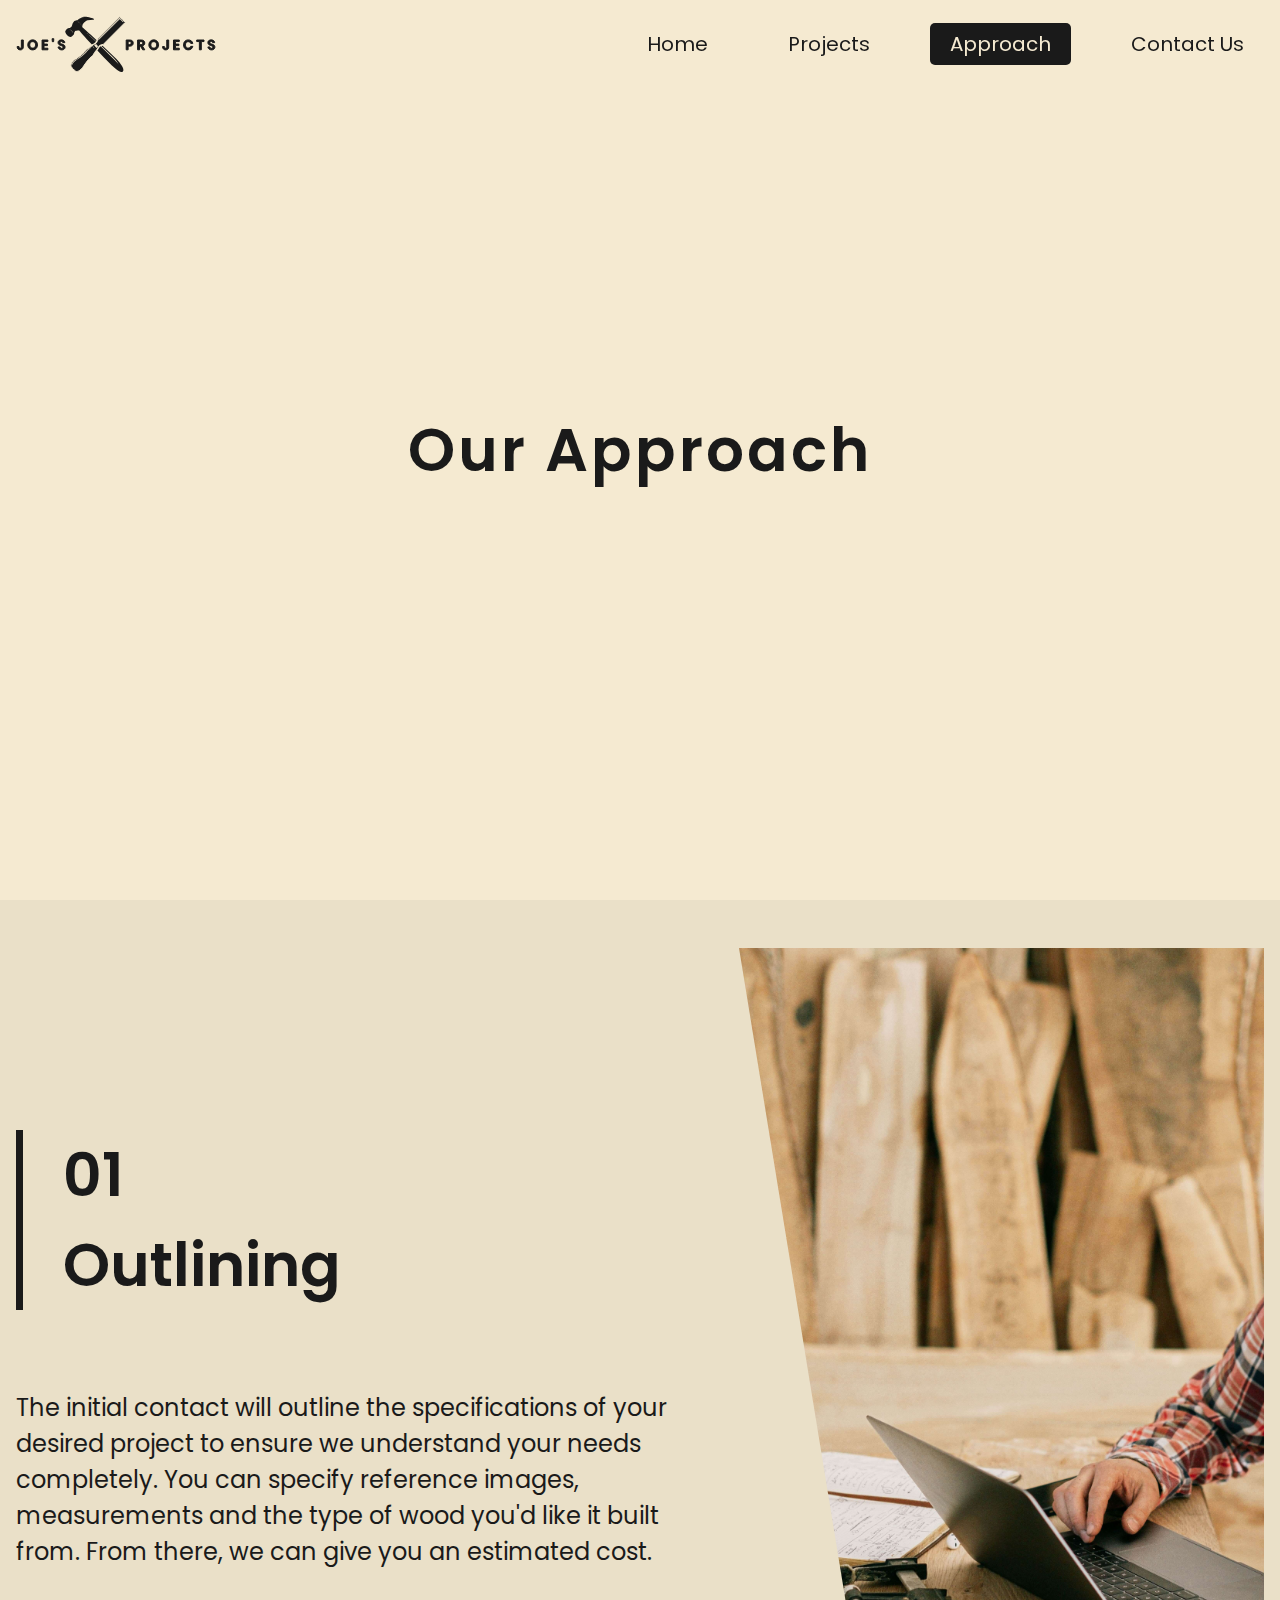
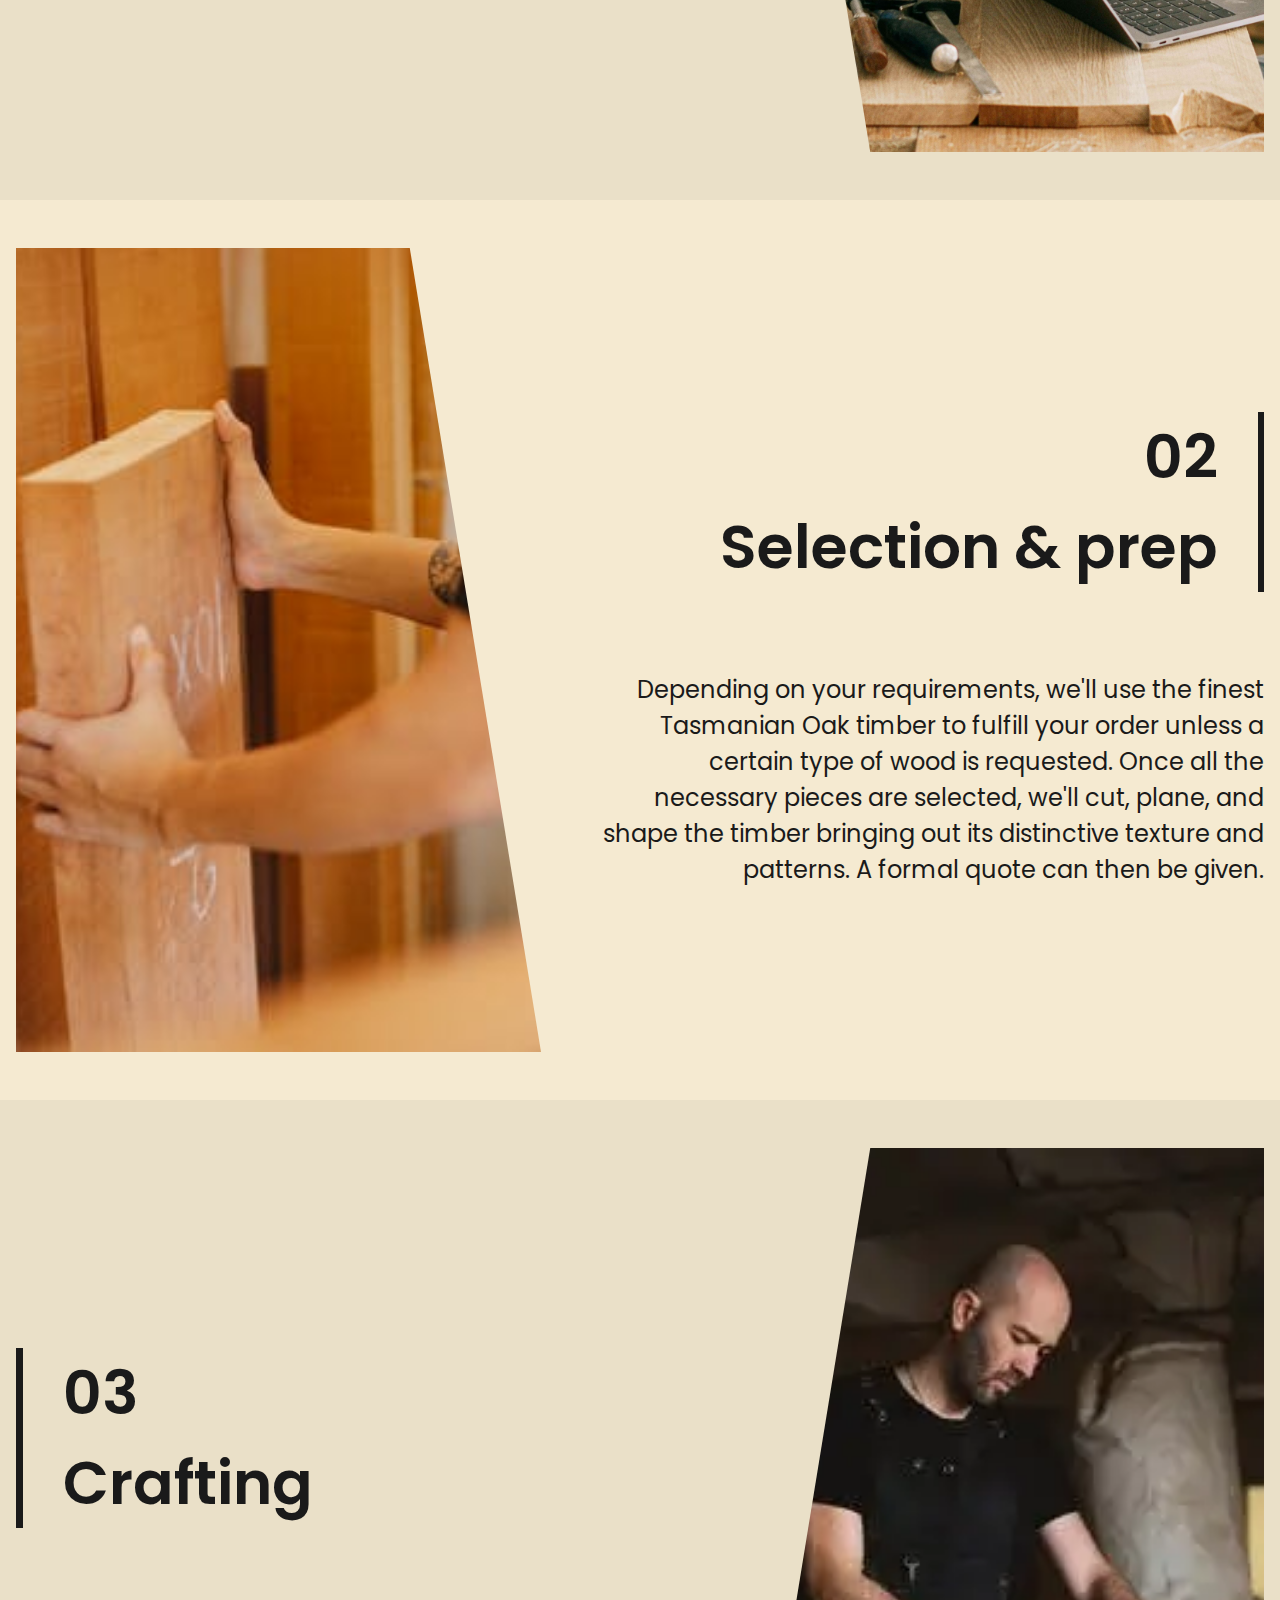
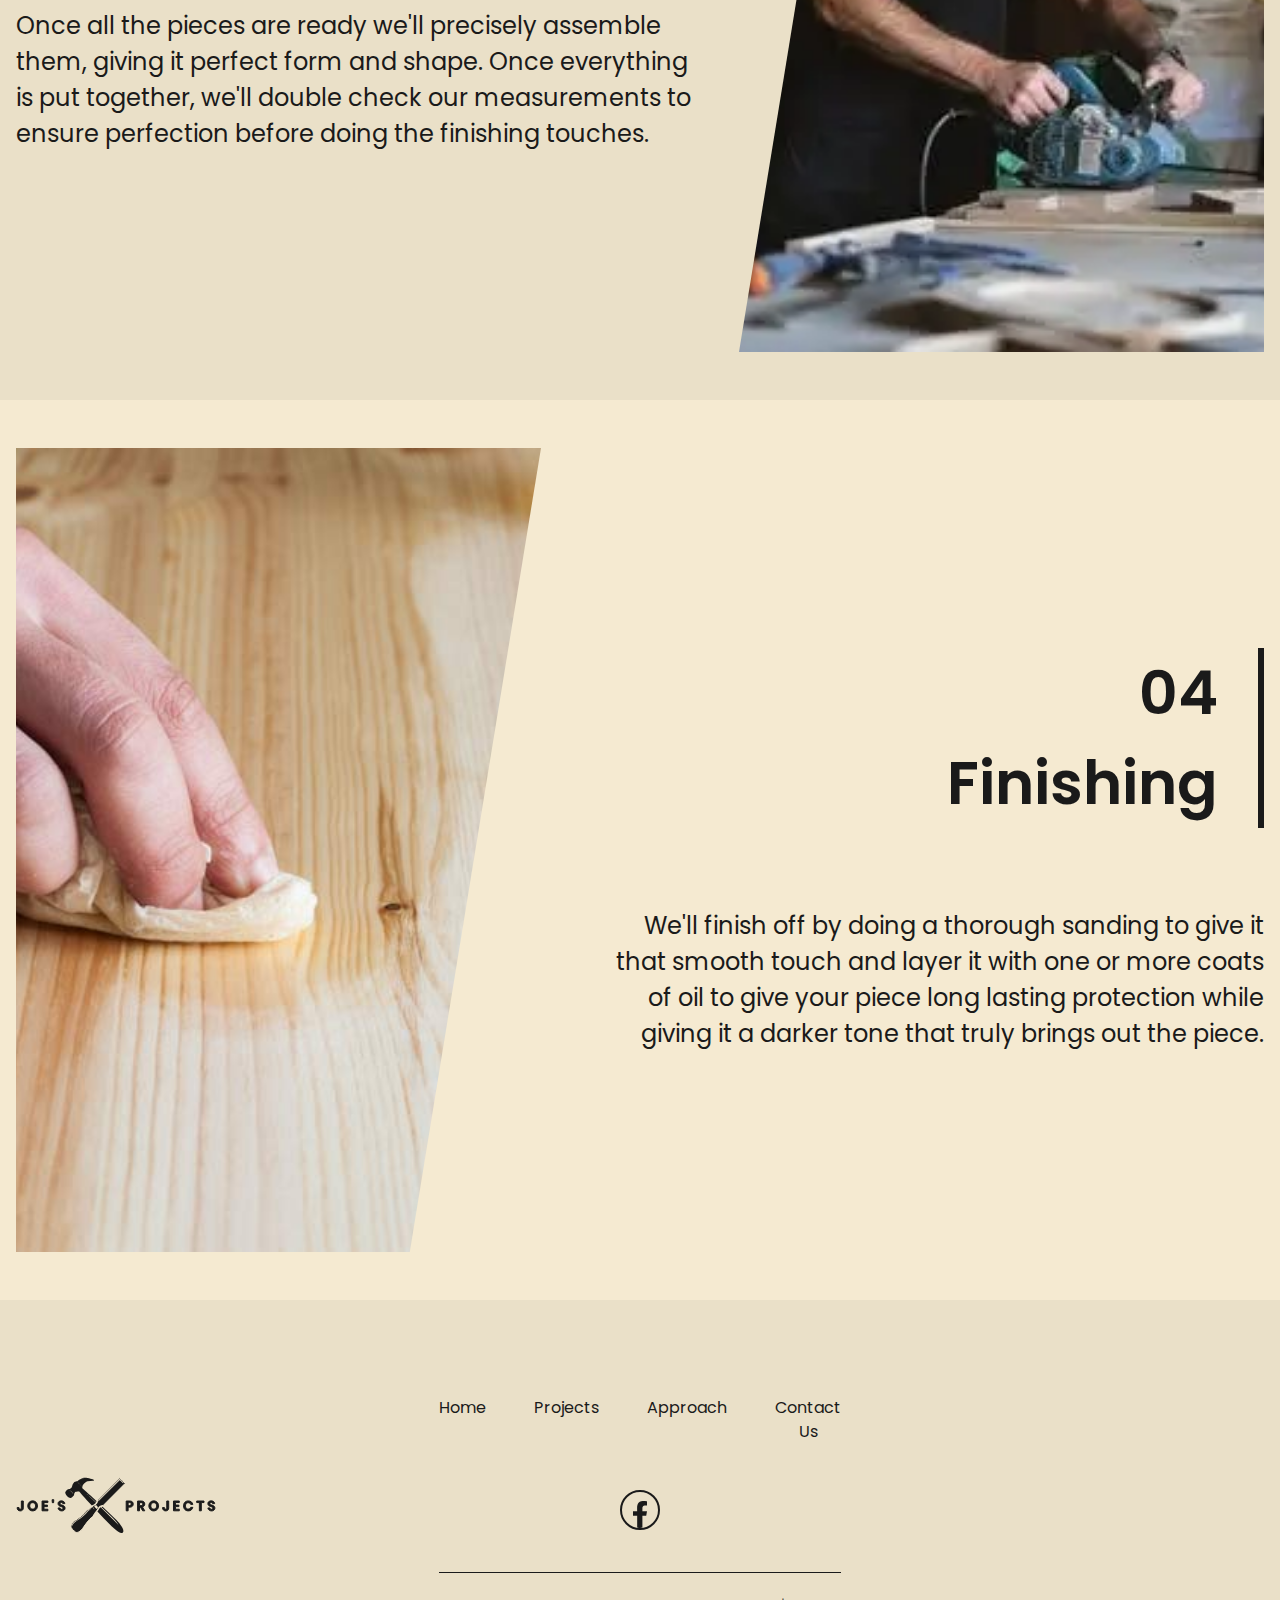
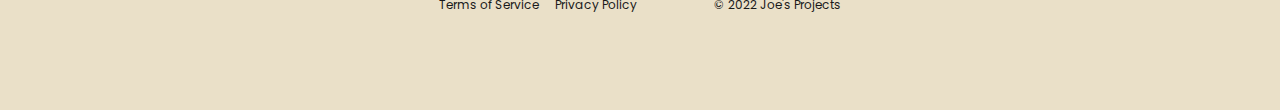
==== approach.html @ 95c4b8c1 "Initial Commit" ====
<!DOCTYPE html>
<html lang="en">
<head>
    <meta charset="UTF-8">
    <meta http-equiv="X-UA-Compatible" content="IE=edge">
    <meta name="viewport" content="width=device-width, initial-scale=1.0">
    <title>Joe's Projects - Approach</title>

    <link rel="stylesheet" href="./styles.css">

    <script src="./scripts/index.js" defer></script>
    <script type="module" src="./scripts/approach.js"></script>
</head>
<body>
    <a href="#main" class="skip-to-content">Skip to Content</a>

    <header class="primary-header">
        <div class="[ primary-header__container ] [ flex container ]">
            <a href="index.html">
                <img class="logo" src="./assets/logo.svg" alt="Joe's Projects">
            </a>

            <div class="nav-toggle-container">
                <div class="nav-toggle" role="button" aria-controls="primary-navigation" aria-expanded="false" aria-pressed="false">   
                    <span class="sr-only">Menu Toggle</span>
                </div>
            </div>

            <nav aria-label="primary navigation" data-visible="false" id="primary-navigation" class="[ primary-navigation ] [ fs-200 ]">        
                <ul class="[ primary-navigation__list ] [ flex ]">
                    <li>
                        <a class="[ primary-navigation__links ] [ flex ]" href="index.html">Home</a>
                    </li>
                    <li>
                        <a class="[ primary-navigation__links ] [ flex ]" href="projects.html">Projects</a>
                    </li>
                    <li>
                        <a class="[ primary-navigation__links active ] [ flex ]" href="approach.html">Approach</a>
                    </li>
                    <li>
                        <a class="[ primary-navigation__links ] [ flex ]" href="contact.html">Contact Us</a>
                    </li>
                </ul>
            </nav>
        </div>
    </header>

    <main id="main">
        <header class="[ banner ] [ grid container ]">
            <div class="[ banner__content ] [ flex ]">
                <h1 class="banner__title">Our Approach</h1>
            </div>
        </header>
    
        <section class="section" data-background="secondary">

            <div class="[ section__content section__content--approach ] [ grid container ]">
                <div class="[ section-approach__images-container ] [ grid obj-fit ]" data-order="1">
                    <img class="section-approach__image" src="./assets/images/requirements.jpg" alt="requirements">

                    <div class="section-approach__svg-container odd">   
                        <svg class="svg" viewBox="0 0 215.7 300">
                            <g class="clr-secondary">
                                <path class="outer-clip-board" d="m12.767 17.163c-6.3126 0-11.394 5.0844-11.394 11.397v258.67c0 6.3126 5.0817 11.394 11.394 11.394h168.06c6.3126 0 11.394-5.0818 11.394-11.394v-258.67c0-6.3126-5.0817-11.397-11.394-11.397h-55.534c0.21037 0.68661 0.3379 1.3786 0.3379 2.0595v13.73h-56.296v-13.73c0-0.68088 0.12752-1.3729 0.3379-2.0595z"/>
                                <path class="inner-clip-board" d="m21.148 31.09c-5.6879 0-10.268 4.5801-10.268 10.268v233.08c0 5.6879 4.5801 10.265 10.268 10.265h151.29c5.6879 0 10.268-4.5774 10.268-10.265v-233.08c0-5.6879-4.58-10.268-10.268-10.268h-46.817v1.8611h-56.293v-1.8611z"/>
                            </g>
                            <g class="clr-dark">
                                <path class="line-1" d="m40.671 68.577h112.26"/>
                                <path class="line-2" d="m40.671 98.203h112.26"/>
                                <path class="line-3" d="m40.671 127.83h112.26"/>
                                <path class="line-4" d="m40.671 157.46h112.26"/>
                                <path class="line-5" d="m40.671 187.09h112.26"/>
                                <path class="line-6" d="m40.671 216.7h112.26"/>
                            </g>
                            <g class="clr-tertiary">
                                <path class="clip" d="m69.335 32.95v-13.729c0-4.5306 5.0804-9.611 9.611-9.611h13.457l0.28833-3.8072c0.16428-2.1692 2.6182-4.4298 4.7931-4.4294 2.175 4.119e-4 4.624 2.2612 4.789 4.4294l0.2897 3.8072h13.455c4.5306 0 9.611 5.0804 9.611 9.611v13.729z"/>
                                <path class="pen" d="m152.97 210.26 1.0365-12.987 52.312-123.24 7.5844 3.2194-52.312 123.24z"/>
                            </g>
                        </svg>
                    </div>
                </div>                    

                <div class="[ section-approach__content ] [ flex ]">                    
                    <div class="section-approach__heading">
                        <p>01</p>
                        <p>Outlining</p>
                    </div>

                    <p class="section-approach__text">The initial contact will outline the specifications of your desired project to ensure we understand your needs completely. You can specify reference images, measurements and the type of wood you'd like it built from. From there, we can give you an estimated cost.</p>
                </div>
        </div>

        </section>

        <section class="section">

            <div class="[ section__content section__content--approach ] [ grid container ]">
                <div class="[ section-approach__images-container ] [ grid obj-fit ]">
                    <img class="section-approach__image" src="./assets/images/selection.jpeg" alt="selecting timber">

                    <div class="section-approach__svg-container even">
                        <svg class="selection svg" viewBox="0 0 300 64.548">
                            <defs>
                                <filter id="filter24735" x="-.031092" y="-.26347" width="1.0622" height="1.5269" color-interpolation-filters="sRGB">
                                    <feGaussianBlur stdDeviation="1.4365846"/>
                                </filter>
                            </defs>
                            <g class="clr-dark" transform="matrix(0 -1 1 0 -.0054744 65.211)" fill="none">
                                <path class="shadow" transform="matrix(0,1.5219,-1.3308,0,201.94,-64.539)" d="m217.65 137.58a5.4256 55.565 86.208 0 1-55.085 9.0882 5.4256 55.565 86.208 0 1-55.802-1.7391 5.4256 55.565 86.208 0 1 55.085-9.0882 5.4256 55.565 86.208 0 1 55.803 1.7391z" fill="none" filter="url(#filter24735)" opacity=".79477"/>
                            </g>
                            <g class="bottom-faces clr-primary" transform="matrix(.35226 0 0 .35213 .55463 .54963)" stroke-linejoin="bevel">
                                <path class="bottom-front-face" d="m1.2477 97.981 1.8338 10.148-1.8338 53.213 37.077 2.2078 26.539-4.2933 38.247 4.2933h166.17l3.3117-13.263 4.2926 13.263h29.958v-47.809l-7.7571-17.758h-109.23l-18.441 2.9271-14.733-2.9271h-50.054l-1.6558 4.4271-0.0556 19.609-7.4604-19.609-0.97571-4.4271z"/>
                                <path class="bottom-top-face" d="m306.85 163.55 82.155-27.232 93.085-33.087 79.423-22.159 61.471-18.646v-22.987l-76.592 14.527-53.958 12.575-99.23 16.478-76.592 14.527-9.7575 18.193z"/>
                                <path class="bottom-side-face" d="m1.2477 97.981 126.35-14.314 155.63-14.314 97.084-14.314 126.35-14.314 14.05 2.0203 10.343-2.0203 37.468 1.6645 20.685-2.6287 33.76-0.32124-315.35 59.827-8.5368-1.2852-109.23-4.91e-4 -18.441 2.9271-14.733-2.9271h-50.054l-1.6558 4.4271-0.0556 19.609-7.4604-19.609-0.97571-4.4271z"/>
                            </g>
                            <g class="bottom-lines clr-dark" transform="matrix(.35226 0 0 .35213 .55463 .54963)">
                                <path class="bottom-line-1" d="m171.43 100.89 110.45-17.368-123.39 14.733z"/>
                                <path class="bottom-line-2" d="m283.04 97.187 106.94-20.685-138.55 21.076z"/>
                                <path class="bottom-line-3" d="m327.05 68.237 120.88-16.007-72.858 10.625z"/>
                                <path class="bottom-line-4" d="m364.06 74.171 67.518-11.318-58.153 10.343z"/>
                                <path class="bottom-line-5" d="m434.1 65.195 67.518-11.318-58.153 10.343z"/>
                                <path class="bottom-line-6" d="m520.72 42.742-33.868 6.9616 52.797-8.5602-8.5863-0.42193z"/>
                                <path class="bottom-line-7" d="m568.53 42.387-44.721 8.6037 72.306-10.763-6.8992-0.46928z"/>
                            </g>
                            <g class="bottom-chips clr-primary" transform="matrix(.35226 0 0 .35213 .55463 .54963)" stroke-linejoin="bevel">
                                <path class="bottom-corner-chip" d="m316.61 97.527-8.976 1.7206-8.5368-1.2851 7.7556 17.757z"/>
                                <path class="bottom-top-chip" d="m96.487 97.225 0.97571 5.1834 7.4604 19.609 0.0556-19.609 1.6558-4.4271 28.819-4.6271z"/>
                                <path class="bottom-bottom-chip" d="m269.32 163.29 3.2984-13.014 2.2681 9.897z"/>
                            </g>
                            <g class="top-faces clr-secondary" transform="matrix(.35226 0 0 .35213 .55463 .54963)" stroke-linejoin="bevel">
                                <path class="top-top-face" d="m215.23 1.241 127.55 16.016 157.52 23.647 97.579 8.386 127.55 16.016 14.64 6.0511 10.333 0.30775 38.568 11.734 20.844 2.2847 34.522 8.4208-315.28-11.479-8.9026-3.7447-111.83-28.475-18.509-1.3468-15.454-7.3009-51.244-13.048-1.1346 4.8017 2.426 23.166-10.121-25.125-1.5595-5.488z"/>
                                <path class="top-front-face" d="m215.23 1.241 3.1622 12.474 4.8602 62.427 38.239 12.275 26.627 1.8431 39.702 15.046 170.12 43.315 1.7111-14.816 6.0742 16.798 30.671 7.8096-6.0538-56.52-10.19-23.015-111.83-28.474-18.509-1.3468-15.454-7.3009-51.244-13.048-1.1347 4.8017 2.426 23.166-10.121-25.125-1.5595-5.488z"/>
                                <path class="top-side-face" d="m536.41 158.4 80.663-10.776 91.109-14.849 78.505-5.491 60.572-6.0182-2.9106-27.175-76.577-2.7933-53.648 0.80069-99.503-6.3871-76.577-2.7933-7.686 18.962z"/>
                            </g>
                            <g class="top-lines clr-dark" transform="matrix(.35226 0 0 .35213 .55463 .54963)">
                                <path class="top-line-1" d="m389.81 49.057 110.88 8.2609-124.46-14.747z"/>
                                <path class="top-line-2" d="m503.6 73.774 106.86 3.4235-139.18-11.203z"/>
                                <path class="top-line-3" d="m544.99 51.007 121.73 12.588-73.244-6.4321z"/>
                                <path class="top-line-4" d="m583.65 67.678 67.692 4.2208-58.225-2.9326z"/>
                                <path class="top-line-5" d="m654.21 75.312 67.692 4.2208-58.225-2.9326z"/>
                                <path class="top-line-6" d="m740.08 71.355-33.792-0.59906 52.968 3.6439-8.844-2.737z"/>
                                <path class="top-line-7" d="m788.98 83.381-44.695-1.4869 72.662 6.1248-7.1229-2.3532z"/>
                            </g>
                            <g class="top-corner-chips clr-primary" transform="matrix(.35226 0 0 .35213 .55463 .54963)">
                                <path class="top-corner-chip" d="m538.03 82.928-8.9718-0.30575-8.9022-3.7445 10.188 23.013z"/>
                                <path class="top-top-chip" d="m312.63 25.172 1.6552 6.3818 10.121 25.125-2.4261-23.166 1.1347-4.8017 28.918 2.0423z"/>
                                <path class="top-bottom-chip" d="m497.93 148.35 1.729-14.524 3.5752 12.291z"/>
                            </g>
                        </svg>
                        
                    </div>
                </div>                

                <div class="[ section-approach__content ] [ flex ]" data-alignment="end">     
                    <div class="section-approach__heading">
                        <p>02</p>
                        <p>Selection & prep</p>
                    </div>

                    <p class="section-approach__text">Depending on your requirements, we'll use the finest Tasmanian Oak timber to fulfill your order unless a certain type of wood is requested. Once all the necessary pieces are selected, we'll cut, plane, and shape the timber bringing out its distinctive texture and patterns. A formal quote can then be given.</p>
                </div>
            </div>

        </section>

        <section class="section" data-background="secondary">

            <div class="[ section__content section__content--approach ] [ grid container ]">
                <div class="[ section-approach__images-container ] [ grid obj-fit ]" data-order="1">
                    <img class="section-approach__image" src="./assets/images/crafting.webp" alt="crafting">

                    <div class="section-approach__svg-container odd">
                        <svg class="svg" viewBox="0 0 312.44 331.34">
                            <g transform="translate(-3.0336 2.7964)">
                                <g class="clr-secondary" transform="matrix(1.3056 .17504 -.17504 1.3056 13.273 -34.839)">
                                    <path d="m124 33.897c-2.239 18.312-7.3715 35.337-13.868 51.757 6.2268 3.9115 14.181 6.2606 17.919 7.827 6.9854-16.619 12.851-39.589 15.381-57.403-4.4282-0.57733-13.823-2.2851-19.432-2.181z"/>
                                    <path d="m124 33.897s-23.811-6.6109-35.96-6.611c-10.559-8.9e-5 -22.32 7.2565-25.188 17.959-2.8676 10.702 3.5359 22.777 12.834 28.146 10.521 6.0744 34.448 12.256 34.448 12.256 7.143-16.656 11.127-33.861 13.866-51.75z"/>
                                    <path d="m143.43 36.076c-3.2224 20.815-8.3072 40.05-15.423 57.559 38.952 17.288 57.095 22.738 91.356 24.479 12.644 0.64239 25.709-52.158 15.423-57.559-32.034-16.818-43.865-19.232-91.356-24.479z"/>
                                    <path d="m141.45 48.11c-2.6362 12.477-5.2096 23.872-9.1456 34.132 29.796 13.029 44.615 19.261 69.771 18.695 9.3095-0.20923 16.301-29.796 9.1456-34.132-20.317-12.312-33.821-13.497-69.771-18.695z"/>
                                    <path d="m181.38 113.67s-0.9185 9.0605-5.0591 19.585c-4.1404 10.524-7.414 15.217-9.7407 23.901-2.3267 8.6832-0.56347 9.6268-2.2395 20.81-1.6762 11.184-5.411 19.49-5.411 19.49l36.548 9.793s0.67662-10.974 3.1229-20.103c2.4462-9.1296 5.14-10.249 7.5859-19.378 2.4462-9.1292 1.9481-16.204 4.3943-25.333s8.7812-24.323 8.7812-24.323c-12.215-0.86327-25.349-1.173-37.982-4.4409z"/>
                                    <path d="m141.8 201.4-7.6461 28.536c-0.503 1.8772 1.0369 4.5467 2.9142 5.0498l55.758 14.941c1.8772 0.50299 4.5454-1.0392 5.0484-2.9164l7.6461-28.536c1.0061-3.7547-2.0749-9.0936-5.8296-10.1l-47.791-12.806c-3.7547-1.0061-9.0926 2.077-10.099 5.8317z"/>
                                    <path d="m57.544 39.93-57.467-15.398-0.48644 1.8154-3.7758 0.93406 2.8029 2.6968-0.48645 1.8154 57.467 15.398c-0.05651-2.9868 0.30113-4.4833 1.9458-7.2617z"/>
                                </g>
                                <g class="clr-tertiary" transform="matrix(1.3056 .17504 -.17504 1.3056 13.273 -34.839)">
                                    <path d="m202 230.93-11.992-3.2133-2.5469 9.5051-36.548-9.793 2.5469-9.5051-15.003-4.0201-4.2882 16.043c-0.50203 1.8775 1.0369 4.5468 2.9142 5.0498l55.756 14.94c1.8772 0.50299 4.567-1.0335 5.0484-2.9164z"/>
                                    <path d="m171.37 111.21s0.0733 6.7396-0.97553 10.611c-1.0494 3.8712-3.0983 8.4454-5.6421 12.095-0.79205 1.1364-2.4958 1.5537-3.0419 3.3871-0.54609 1.8333 0.80989 2.9518 0.80989 2.9518 3.1939 1.523 5.4186 2.137 9.6502 2.5858 1.8712-4.0515 7.2829-14.994 9.2121-29.169-3.1086-0.43842-6.6421-1.5007-10.013-2.4614z"/>
                                    <path d="m112.84 48.535c1.4039-3.3617 2.2404-7.0142 2.5938-11.147-24.172-6.237-35.229-4.7815-41.501 2.9708 13.883 0.621 27.324 5.1456 38.907 8.1759z"/>
                                    <path d="m109.2 62.111c1.171-2.4926 2.1325-5.1452 2.2226-8.2946-23.284-6.0655-33.2-8.0313-39.881-6.241 4.8239 4.8239 14.121 8.2288 37.659 14.536z"/>
                                    <path d="m107.79 67.391c-0.46501 3.6133-1.5669 7.1947-3.327 10.95-24.052-6.6845-32.9-13.473-34.455-23.323 12.333 6.4035 26.236 9.2058 37.782 12.373z"/>
                                    <path d="m64.388 39.594s-3.1064-0.88013-4.4989-0.54435c-1.2109 0.29391-2.7617 2.1533-3.3885 4.4926-0.62682 2.3393-0.22855 4.7102 0.68831 5.5846 1.0375 0.98952 4.0266 1.7403 4.0266 1.7403-0.21722-4.2101 0.84867-7.8087 3.1728-11.273z"/>
                                </g>
                                <g class="clr-dark" transform="rotate(7.6359 41.693 5.6407)">
                                    <path d="m248.32 119.84c17.334 2.3128 35.602 5.3436 48.56 5.336-2.0674 4.866-3.9356 10.077-5.8574 15.196l3.6638-13.546c-23.806-2.5285-32.086-4.685-46.366-6.9852z"/>
                                    <path d="m193.06 39.304c32.712-0.46065 86.406 15.113 91.073 22.881 4.6663 7.7682 2.9922 24.222 2.9922 24.222 2.6127-8.3872 5.9021-24.144-0.73194-29.107-22.566-15.518-57.286-20.02-91.92-24.597z"/>
                                    <path d="m13.511 13.339c2.4771-5.9272 9.1568-7.8095 9.1568-7.8095 0.35005 4.1974 0.45341 8.5415 3.4733 11.151 3.1154-3.1749 6.1776-6.4563 11.193-7.2217 0.8576 4.1349 1.9885 8.401 4.0452 11.337 5.5251-4.2035 9.163-5.4308 13.114-6.7393 0.77989 4.3887 1.8746 8.5351 4.5746 11.447 4.1903-5.4923 8.8276-5.9938 13.454-6.6161l-3.4202-0.91646s-9.9169 0.83585-10.034 7.5325l-3.022-0.77781c-2.379-4.1962-1.3309-7.2144-1.5526-10.669l-2.7245-0.73002c-4.0093 1.5972-7.7665 3.6063-10.389 7.4693l-2.5506-0.68346c-1.5063-3.2991-1.4115-6.9985-1.4945-10.653l-2.4347-0.65237c-6.703 1.9748-6.6714 5.1954-8.7582 7.874l-2.9063-0.74648c-2.0836-3.3059-0.93628-6.8888-0.56697-10.405l-2.1449-0.57472c-6.7622 2.1318-7.0119 8.3842-7.0119 8.3842z"/>
                                </g>
                            </g>
                        </svg> 
                    </div>
                </div>                

                <div class="[ section-approach__content ] [ flex ]">     
                    <div class="section-approach__heading">
                        <p>03</p>
                        <p>Crafting</p>
                    </div>

                    <p class="section-approach__text">Once all the pieces are ready we'll precisely assemble them, giving it perfect form and shape. Once everything is put together, we'll double check our measurements to ensure perfection before doing the finishing touches.</p>
            </div>

        </section>

        <section class="section">

            <div class="[ section__content section__content--approach ] [ grid container ]">
                <div class="[ section-approach__images-container ] [ grid obj-fit ]">
                    <img class="section-approach__image" src="./assets/images/timber-oil-coating.jpg" alt="oil coating">

                    <div class="section-approach__svg-container even">
                        <svg class="svg" viewBox="0 0 175.52 300">
                            <g class="clr-tertiary" stroke="#1a1a1a">
                                <path d="m155.04 186.19 4.5597-20.777-6.4029-18.527 6.4029 18.527 2.2211-10.201-8.283-25.289-83.034 34.869-6.9028 13.985 10.602-3.9956-10.602 3.9956-9.9848 18.491 92.245-39.104z"/>
                                <path d="m83.271 170.95 55.212-23.406"/>
                            </g>
                            <g class="clr-primary" stroke="#1a1a1a">                            
                                <path d="m152.75 226.55c4.7206 11.37-6.6578 32.907-6.6578 32.907 3.1535-14.708-10.814-26.933-10.814-26.933-7.7896 15.002 2.2895 34.367 2.2895 34.367-12.096-3.4681-11.513-22.03-11.513-22.03 2.2102 15.275-8.4052 25.544-8.4052 25.544 3.5513-20.427-10.262-18.216-10.262-18.216-7.0723 11.17 2.2519 20.169 2.2519 20.169-19.062-11.281-21.673-20.119-21.673-20.119 8.342 19.385-8.2039 29.423-8.2039 29.423 7.3256-18.931-1.6296-16.434-1.6296-16.434-10.289 4.2448-4.8546 19.868-4.8546 19.868-11.439-15.536-6.2956-29.003-6.2956-29.003-11.154 6.3826 0.80024 24.453 0.80024 24.453-7.6969-5.2796-11.73-11.571-11.73-11.571 3.8474 12.284 1.3176 23.795 1.3176 23.795-1.9838-10.62-7.6043-20.175-7.6043-20.175-12.337 6.7777-1.6009 20.086-1.6009 20.086-5.7465-5.5363-9.7621-7.6288-9.7621-7.6288-1.6903 10.75-8.5395 13.952-8.5395 13.952 10.387-13.324-2.0454-12.808-2.0454-12.808-3.9698 6.2844-8.8848 5.6126-8.8848 5.6126 7.6186-5.141 6.7803-19.396 6.7803-19.396s-6.8694-2.6817-7.7592 12.809c0 0-2.2987-13.677 0.78307-17.657 0 0-7.0411 15.697-14.928 16.929 0 0 4.1534-3.4177 3.0634-9.0368"/>
                                <path d="m111.26 111.22 30.51-13.739c7.1375-3.2141 22.878-10.857 21.321-1.1036l-9.5566 33.555-83.034 34.869 14.419-31.085c3.6959-7.9679 9.6113-14.964 26.34-22.497z"/>
                                <path d="m141.31 35.775-30.051 75.445 30.51-13.739 16.92-64.134 4.9764-19.829c1.3688-5.4545 1.7162-12.341-2.7194-12.418-4.4355-0.076896-9.8578 7.8246-11.815 13.201z"/>
                                <path d="m163.99 3.3813c1.2194 2.3179 5.429 4.14 4.5594 11.261l-18.702 78.987-8.0686 3.844c7.315-27.988 14.855-55.975 21.895-83.963 1.7398-7.9389 0.3157-10.129 0.3157-10.129z"/>
                                <path d="m161.83 155.2 12.183-43.437c1.3567-4.8373-0.82446-8.6486-3.1934-10.924l-7.6205-7.3214c0.25637 3.1897-2.2107 10.452-4.5475 19.021-2.3191 8.5047-5.1036 17.372-5.1036 17.372z"/>
                                <path d="m53.613 197.27-37.732 51.811c-15.136 19.609-6.5277 34.916-6.5277 34.916s2.424-20.573 13.605-18.427c0 0 9.0575 19.801 3.656 30.686 0 0 18.952-24.27 17.609-46.622 0 0 1.9433 21.142 11.999 33.593 0 0-2.8031-29.851 5.4469-38.124 0 0 15.203 15.999 11.724 32.755 0 0 13.403-21.44 4.1856-40.454 0 0 17.04 18.563 15.422 36.439 0 0 11.363-12.458 6.4499-45.713 0 0-2.0654 20.241 21.323 34.362 0 0-16.092-16.5-5.6268-38.151 0 0 6.8311 14.773 1.1398 33.899 0 0 16.329-17.79 18.848-37.482 0 0 13.66 13.12 11.494 29.32 0 0 4.0334-20.737-1.9231-35.881 0 0 6.0177 19.893 20.402 16.66 0 0-15.837-8.8064-12.014-24.513l1.9429-20.157-9.1794-28.025z"/>
                                <path d="m44.19 241.38s8.0137-17.728 13.356-23.556c5.3426-5.8283 8.9854-17.728 8.9854-17.728"/>
                                <path d="m64.834 236.28c6.071-10.442 6.0713-19.185 6.0713-19.185"/>
                                <path d="m95.673 222.44s2.1855-11.899 5.3423-19.913c3.157-8.0139 3.6426-17.728 3.6426-17.728"/>
                                <path d="m132.59 211.75s3.3999-24.77 5.0996-28.898c1.6998-4.1283 4.8569-17.485 4.8569-17.485"/>
                                <path d="m121.65 172.17s-5.0996 9.9566-4.8569 15.056c0.24292 5.0998-1.2143 16.271-1.2143 16.271"/>
                                <path d="m23.341 260.4s-1.8721-8.757 5.2899-12.748"/>
                                <path d="m34.706 251.15s2.5558 6.1639-1.767 26.098c0 0 4.053-7.995 4.4097-12.283"/>
                                <path transform="matrix(.52192 -.85299 .82726 .56182 0 0)" d="m86.215 139.75a7.6476 2.8844 0 0 1-7.6476 2.8844 7.6476 2.8844 0 0 1-7.6476-2.8844 7.6476 2.8844 0 0 1 7.6476-2.8844 7.6476 2.8844 0 0 1 7.6476 2.8844z" />
                                <path transform="matrix(.5408 -.84115 .83823 .54532 0 0)" d="m79.844 139.06a4.3037 1.4785 0 0 1-4.3037 1.4785 4.3037 1.4785 0 0 1-4.3037-1.4785 4.3037 1.4785 0 0 1 4.3037-1.4785 4.3037 1.4785 0 0 1 4.3037 1.4785z"/>
                            </g>
                            <g class="clr-dark" stroke="#1a1a1a">
                                <path d="m147.28 233.45-1.5153 3.0376-2.0317-1.514c1.5978 3.3174 1.778 5.945 2.6006 8.923 1.8323-5.2741 1.406-10.569 0.9465-10.446z"/>
                                <path d="m123.01 260.86-2.655 1.4237-0.99279-1.8333-1.2844 8.7474c2.8038-2.7897 3.7358-5.1795 4.9325-8.3378z"/>
                                <path d="m57.081 269.85 2.9164 1.5028 2.4791-5.2675c0.82676 4.5546 1.3275 7.7444 4.3344 13.047-1.9897-0.58065-6.5855-4.2746-9.7296-9.2828z"/>
                                <path d="m151.24 246.68-2.782 2.2509-1.8838-1.9026 0.55756 9.2132c1.7982-2.5466 3.2818-6.387 4.1089-9.5622z"/>
                                <path d="m99.551 264.5 4.3841-0.022 0.81927-3.1909 3.029 9.3698c-3.2516-1.6811-6.3225-3.3716-8.2325-6.1572z"/>
                                <path d="m37.77 288.36-2.655 1.4236-0.99278-1.8334-1.2844 8.7474c2.8038-2.7897 3.7358-5.1795 4.9325-8.3378z"/>
                                <path d="m27.585 286.79-3.0043 0.22378-0.16341-2.0785c-1.2856 2.7195-3.3412 4.6688-5.3309 6.6842 3.5427-0.34938 6.1232-2.4286 8.4986-4.8296z"/>
                                <path d="m153.46 227.55 4.5859 0.1558-1.3712-2.7963s7.0202 4.1023 7.2276 5.5546c0.23636 1.6544-7.8199 0.63116-10.442-2.9141z"/>
                                <path d="m129.1 258.09 3.3824 2.1941 1.1532-3.3427 2.9987 9.2182c-2.8932-0.92835-7.1024-4.1733-7.5344-8.0697z"/>
                                <path d="m124.53 247.01-4.2649 1.0158-1.5509-2.9065-0.72663 9.8206c1.774-1.0718 5.3456-4.7718 6.5422-7.9298z"/>
                                <path d="m100.26 252.45-5.6119 3.4684-7.0734-4.7757c4.0337 6.4623 4.7643 14.34 5.6894 22.134 4.8761-8.6986 6.4459-17.495 6.9962-20.827z"/>
                                <path d="m89.025 269.96-2.5353 2.1144-3.8533-3.5005c-0.18511 4.6253-0.68854 7.6318-1.8117 12.153 1.8896-0.8517 6.6339-7.7742 8.2003-10.767z"/>
                                <path d="m79.706 261.77-2.8734 3.1617-4.3806-3.5926c1.5422 4.3644 1.6934 9.1126 2.3259 13.728 1.4393-1.4915 4.5825-9.9375 4.928-13.297z"/>
                                <path d="m49.058 269.04 3.2878 2.7285 3.8347-4.17c-0.91634 4.5374-0.40165 9.26-0.3819 13.918-1.6338-1.2754-5.9279-9.1984-6.7405-12.476z"/>
                                <path d="m36.677 279.38-4.079 3.2452-5.1109-5.0422c0.89658 5.3943 1.136 10.022 0.51476 16.633 2.0234-1.517 7.5491-10.938 8.6752-14.836z"/>
                                <path d="m6.7153 270.6 1.5651 2.8834 5.0136-2.9592c-1.8796 4.2303-3.261 7.1489-3.7595 13.225-1.3179-1.5997-3.0382-7.2395-2.8193-13.149z"/>
                                <path d="m66.763 271.09 2.8155 2.6128 2.7981-4.0271c-0.51965 4.5997-0.95897 7.7988 0.39365 13.743-3.299-3.7458-4.8911-8.4545-6.0073-12.329z"/>
                                <path d="m39.012 285.32 3.969 0.97357 1.5534-4.2394c0.2999 4.2659 0.86251 4.8847 2.8828 9.3717-3.5407-2.3839-4.6455-3.3668-8.4053-6.1058z"/>
                                <path d="m108.75 252.03 4.4146 1.6478 0.81926-3.1909 3.0291 9.3698c-3.1056-1.8693-6.0096-4.4769-8.2627-7.8267z"/>
                            </g>
                        </svg> 
                    </div>
                </div>                

                <div class="[ section-approach__content ] [ flex ]" data-alignment="end">     
                    <div class="section-approach__heading">
                        <p>04</p>
                        <p>Finishing</p>
                    </div>

                    <p class="section-approach__text">We'll finish off by doing a thorough sanding to give it that smooth touch and layer it with one or more coats of oil to give your piece long lasting protection while giving it a darker tone that truly brings out the piece.</p>
            </div>

        </section>
        
    </main>

    <footer class="[ footer ] [ bg-secondary ]">
        <div class="[ footer__container ] [ grid container ]">
            <div class="footer__logo">
                <a href="index.html">
                    <img class="logo" src="./assets/logo.svg" alt="Joe's Projects">
                </a>
            </div>
            <div class="[ footer__content ] [ grid ]">
                <nav class="footer__upper" aria-label="primary navigation">
                    <ul class="[ footer__upper-nav ] [ flex ]">
                        <li><a href="index.html">Home</a></li>
                        <li><a href="projects.html">Projects</a></li>
                        <li><a href="approach.html">Approach</a></li>
                        <li><a href="contact.html">Contact Us</a></li>
                    </ul>
                </nav>
                <div class="[ footer__middle hover-state ] [ grid ]">
                    <a href="#facebook"><img src="./assets/facebook-icon.svg" alt="facebook link"></a>
                </div>
                <div class="[ footer__lower ] [ flex ]">            
                    <ul class="[ footer__lower-nav ] [ flex ]">
                        <li>
                            <a href="#terms">Terms of Service</a>
                        </li>
                        <li>
                            <a href="privacy-policy.html">Privacy Policy</a>
                        </li>
                    </ul>
                    <p>&copy; 2022 Joe's Projects</p>
                </div>
            </div>
        </div>
    </footer>
    
</body>
</html>
---- styles.css ----
@import url('https://fonts.googleapis.com/css2?family=Poppins:wght@400;500;600;700&display=swap');

:root {
    --clr-primary: 42 64% 89%;
    --clr-secondary: 42 45% 85%;
    --clr-tertiary: 41 64% 51%;
    --clr-light: 60 40% 96%;
    --clr-dark: 0 0% 10%;

    --ff-sans: 'Poppins', sans-serif;

    --fs-700: 2rem;
    --fs-600: 1.75rem;
    --fs-500: 1.5rem;
    --fs-400: 1.25rem;
    --fs-300: 1rem;
    --fs-200: 1rem;

    --fw-900: 900;
    --fw-700: 700;
    --fw-600: 600;
    --fw-500: 500;

    --letter-spacing-1: 0.1em;
    --letter-spacing-2: 0.075em;
    --letter-spacing-3: 0.05em;
    --letter-spacing-4: 0.025em;

    --nav-padding: 2em;

    --nav-link-padding-block: .3em;
    --nav-link-padding-inline: 1em;

    --btn-padding-block: .75em;
    --btn-padding-inline: 1.5em;

    --footer-padding-block: 6rem;
}

@media (min-width: 48em) {
    :root {
        --fs-700: 2.5rem;
        --fs-600: 2rem;
        --fs-500: 1.75rem;
        --fs-400: 1.5rem;
        --fs-300: 1.25rem;
    }
}

@media (min-width: 64em) {
    :root {
        --fs-800: 23.75rem;
        --fs-700: 3.75rem;
        --fs-600: 2.5rem;
        --fs-500: 2rem;
        --fs-400: 1.75rem;
        --fs-300: 1.5rem;
        --fs-200: 1.25rem;
    }
}

/* ----------------- */
/*       Reset       */
/* ----------------- */

*,
*::before,
*::after {
    box-sizing: border-box;
}

html { scroll-behavior: smooth; }

body,
h1,
h2,
h3,
h4,
h5,
p,
figure,
picture {
    margin: 0;
    font-weight: 400;
}

body {
    min-height: 100vh;
    line-height: 1.5;
}

img,
picture {
    max-width: 100%;
    display: block;
}

input,
button,
textarea,
select {
    font: inherit;
    margin: 0;
}

ol,
ul {
    list-style: none;
    padding: 0;
    margin: 0;
}

button {
    padding: 0;
    background: none;
    border: 0;
}

a {
    color: unset;
    text-decoration: none;
}

@media (prefers-reduced-motion: reduce) {
    *,
    *::before,
    *::after {
        animation-duration: 0.01ms !important;
        animation-iteration-count: 1 !important;
        transition-duration: 0.01ms !important;
        scroll-behavior: auto !important;
    }
}

/* ----------------- */
/*      Globals      */
/* ----------------- */

body {
    background-color: hsl( var(--clr-primary) );
    color: hsl( var(--clr-dark) );
    font-family: var(--ff-sans);
    overflow-x: hidden;
}

h1,
h2 {
    font-weight: var(--fw-600);
    line-height: 1.1;
    letter-spacing: var(--letter-spacing-3);
}

h1 {
    font-size: var(--fs-700);
}

h2 { font-size: var(--fs-600); }

p { max-width: 65ch; }

button,
a,
div[role="button"] { cursor: pointer; }

:focus { outline: 1px solid hsl( var(--clr-dark) ); } 

/*
    1. General stylings
    1.1 Primary Header
    1.2 Navigation Toggle
    1.3 Primary Navigation
    1.4 Footer
    1.5 Modal
    1.6 Call-to-Action Buttons and Close Button
    1.7 Hover State for Interactive Elements
*/

/* 1.1 Primary Header */
.scroll-down .primary-header { transform: translateY(-100%); }

.primary-header {
    position: fixed;
    inset-inline: 0;
    z-index: 400;
    transition: .5s ease-in-out;
}

.primary-header__container {
    justify-content: space-between;
    align-items: center;
    padding: 1rem;
}

.logo { width: 100px; }

@media (min-width: 48em) {
    .logo { width: 150px; }
}

@media (min-width: 64em) {
    .logo { width: 200px; }
}

/* 1.2 Navigation Toggle */
.nav-toggle-container {
    display: grid;
    place-items: center end;
    position: relative;
    z-index: 300;
    width: 30px;
    height: calc(1rem + 3px * 3);
    cursor: pointer;
}

.nav-toggle { 
    position: relative; 
    width: 17px;
}

.nav-toggle::before,
.nav-toggle::after {
    content: '';
    position: absolute;
    inset-inline-end: 0;
}

.nav-toggle::before { 
    inset-block-start: -0.5rem; 
    width: 28px;
}

.nav-toggle::after { 
    inset-block-end: -0.5rem; 
    width: 28px;
}

.nav-toggle,
.nav-toggle::before,
.nav-toggle::after {
    height: 2px;
    background-color: hsl( var(--clr-dark) );
    border: 0;
    border-radius: 1.25rem;
    transition: 600ms cubic-bezier(.78,-0.37,.22,1.34);
}

.nav-toggle.inverse,
.nav-toggle.inverse::before,
.nav-toggle.inverse::after {
    background-color: hsl( var(--clr-primary) );
}

/* navigation toggle transition */
.nav-toggle[aria-pressed="true"]::before { opacity: 0; }

.nav-toggle[aria-pressed="true"],
.nav-toggle[aria-pressed="true"]::after { 
    width: 28px;
    background-color: hsl( var(--clr-primary) ); 
}

.nav-toggle[aria-pressed="true"] { transform: rotate(45deg); }

.nav-toggle[aria-pressed="true"]::after { 
    transform: rotate(-90deg) translateX(0.5rem); 
}

@media (min-width: 48em) {
    .nav-toggle-container { display: none; }
}

/* 1.3 Primary Navigation */
.primary-navigation__list { --gap: 2em; }

@media (max-width: 47.99em) {
    .primary-navigation {
        position: fixed;
        inset: 0;
        background-color: hsl( var(--clr-dark) );
        color: hsl( var(--clr-primary) );
        overflow-y: auto;
        transform: translateX(100%);
        transition: transform 300ms cubic-bezier(0.45, 0.05, 0.55, 0.95);
    }

    .primary-navigation[data-visible="true"] { transform: translateX(0); }

    .primary-navigation__list {
        flex-direction: column;
        align-items: center;
        justify-content: center;
        height: 100%;
        padding-block-end: calc(var(--nav-padding) + 24px);
        font-size: 1.75rem;
    }

    .primary-navigation__links { 
        justify-content: space-between;
        padding-inline: calc(var(--nav-padding) + 24px); 
    }
}

@media (min-width: 48em) {
    .primary-navigation__list {
        justify-content: flex-end;
        position: relative;
        width: max-content;
    }

    .primary-navigation__links {
        padding: var(--nav-link-padding-block) var(--nav-link-padding-inline);
        border-radius: 5px;
        transition: background-color 250ms ease-in-out;
    }

    .primary-navigation__links:hover,
    .primary-navigation__links:focus,
    .active {
        background-color: hsl( var(--clr-dark) );
        color: hsl( var(--clr-primary) );
    }

    .primary-navigation[data-inverse-state="inverse"] {
        color: hsl( var(--clr-primary) );
    }

    .primary-navigation[data-inverse-state="inverse"] .primary-navigation__links:hover,
    .primary-navigation[data-inverse-state="inverse"] .primary-navigation__links:focus,
    .primary-navigation[data-inverse-state="inverse"] .active {
        background-color: hsl( var(--clr-primary) );
        color: hsl( var(--clr-dark) );
    }
}

/* 1.4 Footer */
@media (max-width: 47.99em) {
    .footer { margin-block-start: 5rem; }
}

.footer { padding-block: var(--footer-padding-block); }

.footer__container { justify-items: center;}

.footer__content { 
    justify-items: center; 
    text-align: center;
}

.footer__content > * { width: 100%; }

.footer__upper-nav,
.footer__lower,
.footer__lower-nav { flex-direction: column; }

.footer__lower-nav { margin-block-end: 2rem; }

.footer__middle {
    place-items: end center;
    width: 36px;
}

.footer__lower { 
    position: relative; 
    margin-block-start: 1.25rem;
    font-size: 0.75em;
}

.footer__lower::before {
    content: '';
    position: absolute;
    inset-block-start: -1.5rem;
    inset-inline: 0;
    border-top: 1px solid hsl( var(--clr-dark) );
}

@media (min-width: 48em) {
    .footer__upper-nav { --gap: 3rem; }

    .footer__upper-nav,
    .footer__lower,
    .footer__lower-nav { flex-direction: row; }

    .footer__lower { justify-content: space-between; }

    .footer__lower-nav { margin-block-end: 0; }
}

@media (min-width: 64em) {
    .footer__container { grid-template-columns: repeat(3, 1fr); }

    .footer__logo { place-self: center start; }

    .footer__content { place-self: center; }
}

/* 1.5 Modal */
.modal {
    max-width: 1200px;
    background-color: hsl( var(--clr-dark) );
    border: 0;
    color: hsl( var(--clr-light) );
    opacity: 0;
    transition: opacity 200ms ease-in-out;
}

.modal::backdrop {
    background-color: #1a1a1a;
    opacity: .75;
}

.modal__container { 
    --gap: 1rem;
    align-items: center; 
    position: relative;
    width: 100%;
    height: 100%;
    padding-block: 2.625rem;
}

@media (max-width: 63.99em) {
    .modal {
        width: 100%;
        height: 100%;
        max-width: 100vw;
        max-height: 100vh;
    }

    .modal__container { --gap: 3rem; }
}

/* 1.6 Call-to-Action Buttons and Close Button */
.btn {
    place-self: center;
    padding: var(--btn-padding-block) var(--btn-padding-inline);
    border: 2px solid hsl( var(--clr-dark) );
    border-radius: 5px;
    transition: 250ms ease-in-out;
}

.btn:hover,
.btn:focus-within { 
    outline: 0;
    background-color: hsl( var(--clr-dark) );
    color:hsl( var(--clr-primary) ); 
}

@media (min-width: 64em) {
    .btn[data-align="start"] { place-self: start; }
}

.close-btn-container {
    place-content: center;
    place-self: start end;
    position: absolute;
    z-index: 1;
    width: 32px;
    aspect-ratio: 1;
    padding: 1.25rem;
    border: 2px solid hsl( var(--clr-light) );
    border-radius: 5px;
}

.close-btn {
    position: relative;
    width: 20px;
    transform: rotate(45deg);
}

.close-btn,
.close-btn::after {
    height: 2px;
    background-color: hsl( var(--clr-light) );
    border-radius: 5px;
}

.close-btn::after {
    content: '';
    position: absolute;
    inset-inline: 0;
    transform: rotate(-90deg);
}

/* 1.7 Hover State for Interactive Elements */
.hover-state {
    position: relative;
    z-index: 1;
    aspect-ratio: 1;
    cursor: pointer;
}

.hover-state::before,
.hover-state::after {
    content: '';
    position: absolute;
    z-index: -1;
    border-radius: 50%;
}

.hover-state::before {
    inset: 0;
    outline: 2px solid hsl( var(--clr-dark) ); 
    transition: outline 50ms ease;
}

.hover-state::after {
    inset: -1px;
    background-color: hsl( var(--clr-tertiary) );
    transform: scale(0);
    transition: transform 250ms ease;
}

.hover-state:hover::before,
.hover-state:focus::before { outline: 0; }

.hover-state:hover::after,
.hover-state:focus::after { transform: scale(1); }

/* home page */

/* banner */
.banner {
    align-items: center;
    position: relative;
    width: 100%;
    height: 100vh;
}

.banner--contact { max-height: 640px; }

.banner__content {
    --gap: 2rem;
    flex-direction: column;
    align-items: center;
    justify-self: center;
    text-align: center;
}

.banner__img { display: none; }

@media (min-width: 48em) {
    .banner__content { width: 75%; }
}

@media (min-width: 64em) {
    .banner--home { grid-template-columns: repeat(2, 1fr); }

    .banner__content {
        align-items: flex-start;
        justify-self: start;
        width: 100%;
        text-align: start;
    }

    .banner__title {
        width: 100%;
        text-align: center;
    }

    .banner__img { 
        display: grid; 
        justify-items: center;
        position: relative;
    }

    .banner__img :first-child { justify-self: end; }

    .banner__circle { 
        position: absolute; 
        z-index: -1;
        width: 70%;
    }
}

/* sections */
.section { 
    align-items: center;
    position: relative; 
}

.watermark { display: none; }

@media (min-width: 64em) {
    .watermark { 
        display: block;
        place-self: start center;
        position: absolute;
        z-index: -1;
        font-size: var(--fs-800);
        font-weight: 900;
        line-height: 0.7;
        opacity: .04;
    }
}

.section__content { 
    place-items: center;
    width: 100%;
}

.section__content[data-approach-content],
.section__content[data-assurance-content] { --gap: 5rem; }

.section__title { 
    justify-self: center; 
    text-align: center;
}

@media (min-width: 48em) {
    .section__content--home { padding-block: 7.5rem; }
}

@media (min-width: 64em) {
    .section__content--projects { padding-block: 15rem; }

    .section__content[data-approach-content] { 
        grid-auto-flow: column; 
        place-items: center start;
    }

    .section__title { 
        justify-self: start; 
        text-align: start;
    }
}

@media (min-width: 121em) {
    .section__content--home { position: relative; }
}

.section__carousel-container { 
    place-items: center;
    position: relative;
    width: 100%;
    padding-block: 3rem;
    /* background-color: hsl( var(--clr-secondary) ); */
    overflow: hidden;
    /* box-shadow: 0 0 0 100vmax hsl( var(--clr-secondary) ); */
    /* clip-path: inset(0 -100vmax); */
}

.section__carousel {
    --gap: 3rem;
    --items-in-view: 1.25;
    width: calc(100% / var(--items-in-view));
    min-height: 100%;
    transform: translateX(0);
    transition: transform 1s cubic-bezier(.58,.01,.17,1);
}

.section__carousel-item {
    place-items: center;
    flex: 0 0 100%;
}

@media (min-width: 48em) {
    .section__carousel { --items-in-view: 3.25; }

    .current-item { transform: scale(1.15); }
}

.carousel-indicator-container,
.carousel-btn-container {
    --gap: 0;
    align-items: center;
    justify-content: space-between;
    width: clamp(100px, 16vw + 1rem, 200px)
}

.carousel-indicator { 
    width: clamp(10px, 2vw, 18px);
    aspect-ratio: 1;
    background-color: hsl( var(--clr-dark) / .25 );
    border-radius: 50%;
    cursor: pointer;
}

.current-indicator { background-color: hsl( var(--clr-tertiary) ); }

.carousel-btn,
.tab { 
    place-items: center;
    width: clamp(40px, 6vw + 1rem, 75px);
    border-radius: 50%;
}

.carousel-btn:focus,
.tab:focus { outline: 0; }

@media (max-width: 63.99em) {
    .carousel-btn img { height: 80%; }
}

.tab-content { 
    display: none;
    text-align: center;
}

.current-tab-content { 
    display: grid; 
    gap: 3rem;
}

.tab[aria-selected="true"] { background-color: hsl( var(--clr-tertiary) ); }

.tab[aria-selected="true"]::before { outline: 0 !important; }

.tab-content > p { max-width: 45ch; }

.video-container { display: none; }

@media (min-width: 64em) {
    .video-container { 
        display: block; 
        position: absolute; 
        inset-inline-end: 0;      
        z-index: -1;
        width: 40%;
        height: 70%;
    }
}

@media (min-width: 75em) {
    .video-container { width: 50%; }
}

.tab-list { 
    --gap: 1rem;
    justify-content: space-evenly; 
}

@media (min-width: 48em) {
    .tab-list { 
        --gap: 3rem; 
        justify-content: center;
    }
}

@media (min-width: 64em) {
    .tab-content { text-align: start; }

    .tab-list { justify-content: flex-start; }
}

.section__card-container {
    --gap: 3rem;
    flex-wrap: wrap;
    align-items: flex-start;
    justify-content: center;
    width: 100%;
}

.section__card { 
    --gap: 1.75rem;
    justify-items: center;
    max-width: 30ch;
    text-align: center;
}

.section__card > div > * { margin-block-end: .5rem; }

.section__card > div > img { 
    margin-inline: auto;
    height: 72px; 
}

@media (min-width: 45em) {
    .section__card { align-self: stretch; }

    .section__card > a,
    .section__card > button { 
        align-self: end;
        height: 24px; 
    }
}

@media (min-width: 64em) {
    .section__card-container { justify-content: space-between; }

    .section__card {  
        justify-items: start;
        text-align: start;
    }

    .section__card > div > img { 
        margin-inline: 0;
        height: 72px; 
    }
}

/* delivery modal */
.modal__content { 
    place-items: center;
    margin-block: .5rem;
    text-align: center;
}

@media (max-width: 47.99em) {
    .modal__delivery-type { margin-inline: auto; }
}

.modal__delivery-type {
    position: relative;
    width: max-content;
}

.modal__delivery-type::after {
    content: '';
    position: absolute;
    inset-block-end: 0;
    inset-inline: 0;
    border-bottom: 2px solid hsl( var(--clr-tertiary) );
}

.modal__icon { justify-content: center; }

.modal__icon img {
    width: 100px;
    aspect-ratio: 1;
}

@media (min-width: 48em) {
    .modal__content {
        grid-auto-flow: column;
        align-items: start;
        text-align: start;
    }

    .modal__content > * { width: 90%; }

    .modal__icon { justify-content: flex-start; }
}

/* projects page */
.category-select-container {
    position: relative;
    width: 100%;
    margin-block: 1rem 3rem;
    border: 2px solid hsl( var(--clr-dark) );
    border-radius: 5px;
}

.category-select {
    width: 100%;
    padding: .5em .75em;
    background-color: transparent;
    border: 0;
    cursor: pointer;
    appearance: none;
}

.dropdown-arrow {
    position: absolute;
    inset-block-start: 50%;
    inset-inline-end: 1rem;
    transform: translateY(-50%);
    pointer-events: none;
}

.projects-grid { grid-auto-rows: 1fr; }

@media (min-width: 48em) {
    .category-select-container {
         width: min(calc(50% - 1.5rem), 430px); 
         margin-block-end: 5rem;
    }

    .projects-grid { grid-template-columns: repeat(2, 1fr); }
}

@media (min-width: 64em) {
    .projects-grid { 
        --gap: 5rem; 
        grid-template-columns: repeat(3, 1fr); 
    }
}

.project-container {
    position: relative;
    z-index: 99;
    border-radius: 5px;
    cursor: pointer;
}

@media (min-width: 64em) {
    .project-container {
        transition: all 600ms cubic-bezier(.46,.03,.52,.96);
    }
}

.project-container .close-btn-container {
    position: absolute;
    inset-inline-end: 0;
    margin: 1rem;
    z-index: 101;
    opacity: 0;
    transition: opacity 1s cubic-bezier(.8,.01,.19,.98);
}

.project-image { 
    height: 100%; 
    border-radius: 5px;
    overflow: hidden;
}

/* 
    project modal
    mobile/tablet image expand 
*/
@media (max-width: 67.5em) {
    .modal__project-image {
        place-content: center;
        position: absolute;
        width: 100%;
        height: 100%;
        min-width: 100vw;
        min-height: 100vh;
        margin-inline-start: 50%;
        transform: translateX(-50%);
    }

    .modal__project-image img {
        width: 100%;
        height: 100%;
        margin-inline: auto;
        object-fit: contain;
    }
}

/* desktop image expand */
@media (min-width: 67.51em) {
    .enlarge {
        z-index: 100;
        transform: scale(1.75);
        box-shadow: 0px 0px 18px 0px hsl( var(--clr-dark) / .6 );
    }

    .enlarge .close-btn-container { 
        opacity: 1; 
        transform: scale(1);
    }
}

/* process page */
.section[data-background="secondary"] { background-color: hsl( var(--clr-secondary) ); }

.section__content--approach {
    max-height: 100vh;
    padding-block: 3rem;
}

.section-approach__images-container { 
    position: relative; 
    width: 100%;
}

.section-approach__svg-container {
    position: absolute;
    z-index: 40;
    width: 100%;
    overflow: hidden;
}

@media (max-width: 47.99em) {
    .section-approach__svg-container {
        justify-self: end;
        inset-block-end: 0;
        height: 150px;
        text-align: end;
        transform: translateY(75px);
    }
}

@media (max-width: 63.99em) {
    .section-approach__image {
        min-width: 100vw;
        aspect-ratio: 2 / 1;
        margin-inline: calc(50% - 50vw);
    }
}

.section-approach__content {
    flex-direction: column;
}

.svg {
    display: inline-block;
    height: 100%;
    vertical-align: middle;
    fill: transparent;
    stroke: hsl( var(--clr-dark) );
    stroke-width: 2.5;
}

.selection.svg { width: 75%; }

.animate-svg .clr-primary > * {
    animation: dashOffset 2s ease forwards,
               fillColourPrimary 500ms 2s ease forwards;
}

.animate-svg .clr-secondary > * {
    animation: dashOffset 2s ease forwards,
               fillColourSecondary 500ms 2s ease forwards;
}

.animate-svg .clr-tertiary > * {
    animation: dashOffset 2s ease forwards,
               fillColourTertiary 500ms 2s ease forwards;
}

.animate-svg .clr-dark > * {
    animation: dashOffset 2s ease forwards,
               fillColourDark 500ms 2s ease forwards;
}

@keyframes dashOffset {
    to { stroke-dashoffset: 0; }
}

@keyframes fillColourPrimary {
    to { fill: hsl( var(--clr-primary) ); }
}

@keyframes fillColourSecondary {
    to { fill: hsl( var(--clr-secondary) ); }
}

@keyframes fillColourTertiary {
    to { fill: hsl( var(--clr-tertiary) ); }
}

@keyframes fillColourDark {
    to { fill: hsl( var(--clr-dark) ); }
}

.section-approach__heading > * { 
    font-size: var(--fs-700); 
    font-weight: var(--fw-600);
}

.section-approach__text { font-size: var(--fs-300); }

@media (min-width: 48em) {
    .section-approach__images-container {
        grid-auto-flow: column;
        align-items: center;
    }

    .section-approach__svg-container { height: 175px; }

    .section-approach__svg-container.even { text-align: end; }

    .section:nth-of-type(1) .section-approach__image { clip-path: polygon(25% 0%, 100% 0%, 100% 100%, 50% 100%); }
    .section:nth-of-type(2) .section-approach__image { clip-path: polygon(0% 0%, 75% 0%, 50% 100%, 0% 100%); }
    .section:nth-of-type(3) .section-approach__image { clip-path: polygon(50% 0%, 100% 0%, 100% 100%, 25% 100%); }
    .section:nth-of-type(4) .section-approach__image { clip-path: polygon(0% 0%, 75% 0%, 50% 100%, 0% 100%); }
}

@media (min-width: 64em) {
    .section__content--approach {
        grid-auto-flow: column;
        align-items: center;
        height: 100vh;
    }

    .section-approach__images-container { align-self: stretch; }

    .section-approach__images-container[data-order="1"] { grid-column: 2 / 3; }

    .section-approach__svg-container { height: 225px; }

    .section-approach__content { --gap: 5rem; }

    .section-approach__heading {
        padding-inline-start: 2.5rem;
        border-inline-start: 7px solid hsl( var(--clr-dark) );
    }

    .section-approach__content[data-alignment="end"] > * { text-align: end; }

    .section-approach__content[data-alignment="end"] > .section-approach__heading { 
        padding-inline-end: 2.5rem; 
        border-inline-start: 0;
        border-inline-end: 6px solid hsl( var(--clr-dark) );
    }

    .section:nth-of-type(1) .section-approach__image { clip-path: polygon(0% 0%, 100% 0%, 100% 100%, 25% 100%);  }
    .section:nth-of-type(2) .section-approach__image { clip-path: polygon(0% 0%, 75% 0%, 100% 100%, 0% 100%); }
    .section:nth-of-type(3) .section-approach__image { clip-path: polygon(25% 0%, 100% 0%, 100% 100%, 0% 100%); }
    .section:nth-of-type(4) .section-approach__image { clip-path: polygon(0% 0%, 100% 0%, 75% 100%, 0% 100%); }

    .section-approach__text { max-width: 45ch; }
}

/* contact page */
.sections-wrapper { 
    --gap: 0;
    flex-direction: column; 
}

.section__content--contact { 
    --gap: 3rem;
    padding: 3rem !important; 
}

.section__contact-container { text-align: center; }

.section__contact-title span { position: relative; }

.section__contact-title span::after {
    content: '';
    position: absolute;
    inset-block-end: 0;
    inset-inline: 0;
    height: 2px;
    background-color: hsl( var(--clr-tertiary) );
}

.section__form input,
.section__form textarea { 
    width: 100%; 
    padding-block: .25rem;
    background-color: transparent;
    border: 2px solid hsl( var(--clr-dark) );
    border-radius: 5px;
}

.section__form input:focus,
.section__form textarea:focus {
    border: 2px solid hsl( var(--clr-tertiary) );
    outline: 0;
}

textarea { resize: none; }

.submit-btn { 
    width: 100%; 
    background-color: hsl( var(--clr-dark) );
    border: 0;
    color: hsl( var(--clr-primary) );
    letter-spacing: var(--letter-spacing-1);
}

.submit-btn:hover,
.submit-btn:focus { 
    background-color: hsl( var(--clr-tertiary) );
    color: hsl( var(--clr-dark) );
}

@media (min-width: 64em) {
    .sections-wrapper { 
        flex-direction: row;
        align-items: center;
        justify-content: center;
        padding-block: 7.5rem;
    }

    .section__content--contact { 
        justify-items: center; 
        min-width: 32.5em;
    }

    .section__contact-container { 
        width: 50%;
        text-align: start; 
    }

    .section__contact-title[data-form-title] { justify-self: start; }
}

/* ----------------- */
/*     Utilities     */
/* ----------------- */

/* layout */
.flex {
    display: flex;
    gap: var(--gap, 1rem);
}

.grid {
    display: grid;
    gap: var(--gap, 3rem);
}

.container {
    max-width: 92.75rem;
    padding-inline: 1rem;
    margin-inline: auto;
}

.full-width {
    width: 100vw;
    margin-inline-start: 50%;
    transform: translateX(calc(-50% - 2.5rem));
}

.fitscreen { min-height: 100vh; }

.obj-fit img {
    width: 100%;
    height: 100%;
    object-fit: cover;
}

.sr-only {
    position: absolute;
    width: 1px;
    height: 1px;
    padding: 0;
    margin: -1px;
    border: 0;
    overflow: hidden;
    clip: rect(0, 0, 0, 0);
    white-space: nowrap;
}

.skip-to-content {
    position: absolute;
    z-index: 9999;
    background: hsl( var(--clr-white) );
    padding: .5em 1em;
    margin-inline: auto;
    color: hsl( var(--clr-dark) );
    transform: translateY(-100%);
    transition: transform 250ms ease-in;
}

.skip-to-content:focus { transform: translateY(0); }

/* spacing */
.flow > *:where(:not(:last-child)) { margin-block-end: var(--flow, 1em); }

/* background/font colors */
.bg-light { background-color: hsl( var(--clr-light) ); }
.bg-dark { background-color: hsl( var(--clr-dark) ); }
.bg-primary { background-color: hsl( var(--clr-primary) ); }
.bg-secondary { background-color: hsl( var(--clr-secondary) ); }
.bg-tertiary { background-color: hsl( var(--clr-tertiary) ); }

.text-light { color: hsl( var(--clr-light) ); }
.text-dark { color: hsl( var(--clr-dark) ); }
.text-primary { color: hsl( var(--clr-primary) ); }
.text-secondary { color: hsl( var(--clr-secondary) ); }
.text-tertiary { color: hsl( var(--clr-tertiary) ); }

/* typography */
.ff-sans { font-family: var(--ff-sans); }
.ff-serif { font-family: var(--ff-serif); }
.ff-serif-italic { font-family: var(--ff-serif-italic); }
.ff-script { font-family: var(--ff-script); }

.fs-800 { font-size: var(--fs-800); }
.fs-700 { font-size: var(--fs-700); }
.fs-600 { font-size: var(--fs-600); }
.fs-500 { font-size: var(--fs-500); }
.fs-400 { font-size: var(--fs-400); }
.fs-300 { font-size: var(--fs-300); }
.fs-200 { font-size: var(--fs-200); }

.fw-900 { font-weight: var(--fw-900); }
.fw-700 { font-weight: var(--fw-700); }
.fw-600 { font-weight: var(--fw-600); }
.fw-500 { font-weight: var(--fw-500); }

.letter-spacing-1 { letter-spacing: var(--letter-spacing-1); }
.letter-spacing-2 { letter-spacing: var(--letter-spacing-2); }
.letter-spacing-3 { letter-spacing: var(--letter-spacing-3); }
.letter-spacing-4 { letter-spacing: var(--letter-spacing-4); }

.uppercase { text-transform: uppercase; }

/* decorative */
.overlay-dark { position: relative; }
.overlay-dark::after {
    content: '';
    position: absolute;
    inset: 0;
    background-color: hsl( var(--clr-dark) / .3 );
}

.underline {
    display: grid;
    position: relative;
}

.underline::after {
    content: '';
    justify-self: center;
    position: absolute;
    inset-block-end: -0.25rem;
    width: clamp(75px, 6vw + 1rem, 150px);
    height: 3px;
    background-color: hsl( var(--clr-tertiary) );
    border-radius: 100px;
}

@media (min-width: 48em) {
    .underline::after { height: 4px; }
}

@media (min-width: 64em) {
    .underline::after { 
        justify-self: start;
        height: 6px; 
    }
}
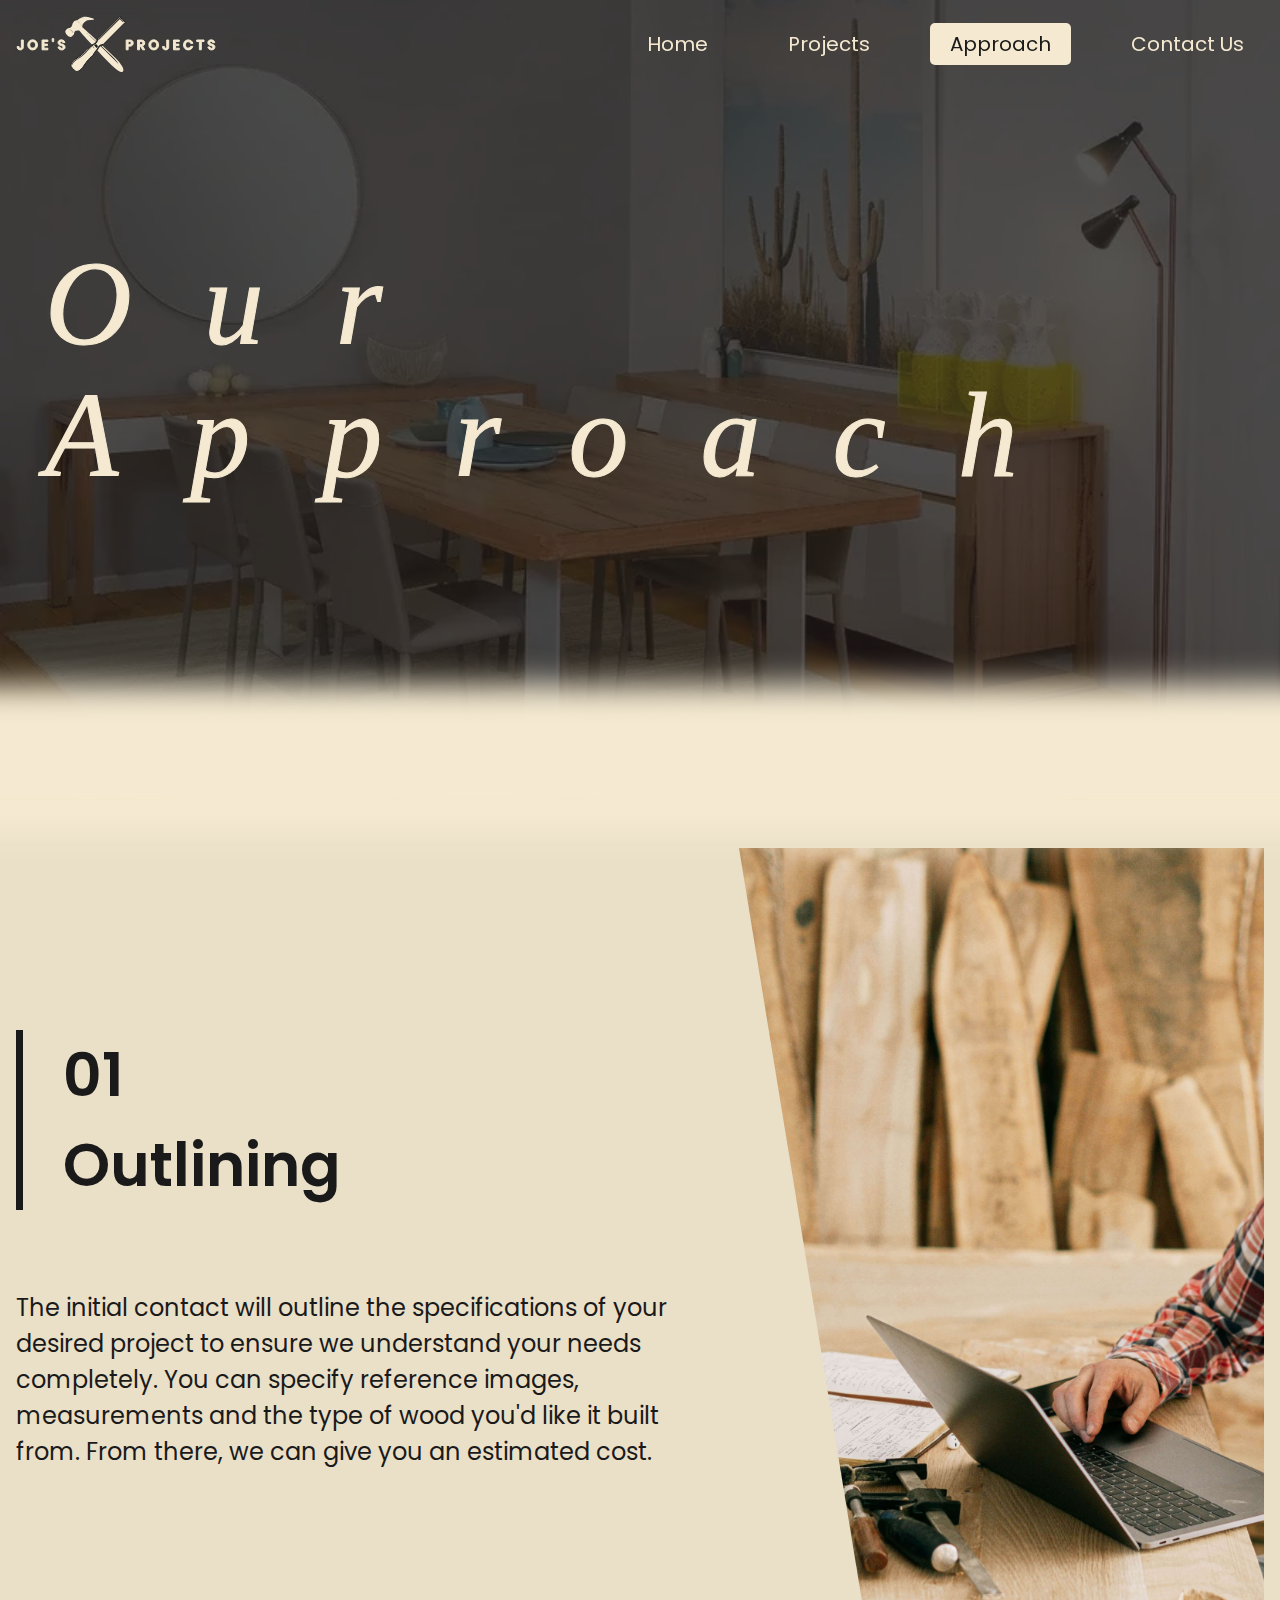
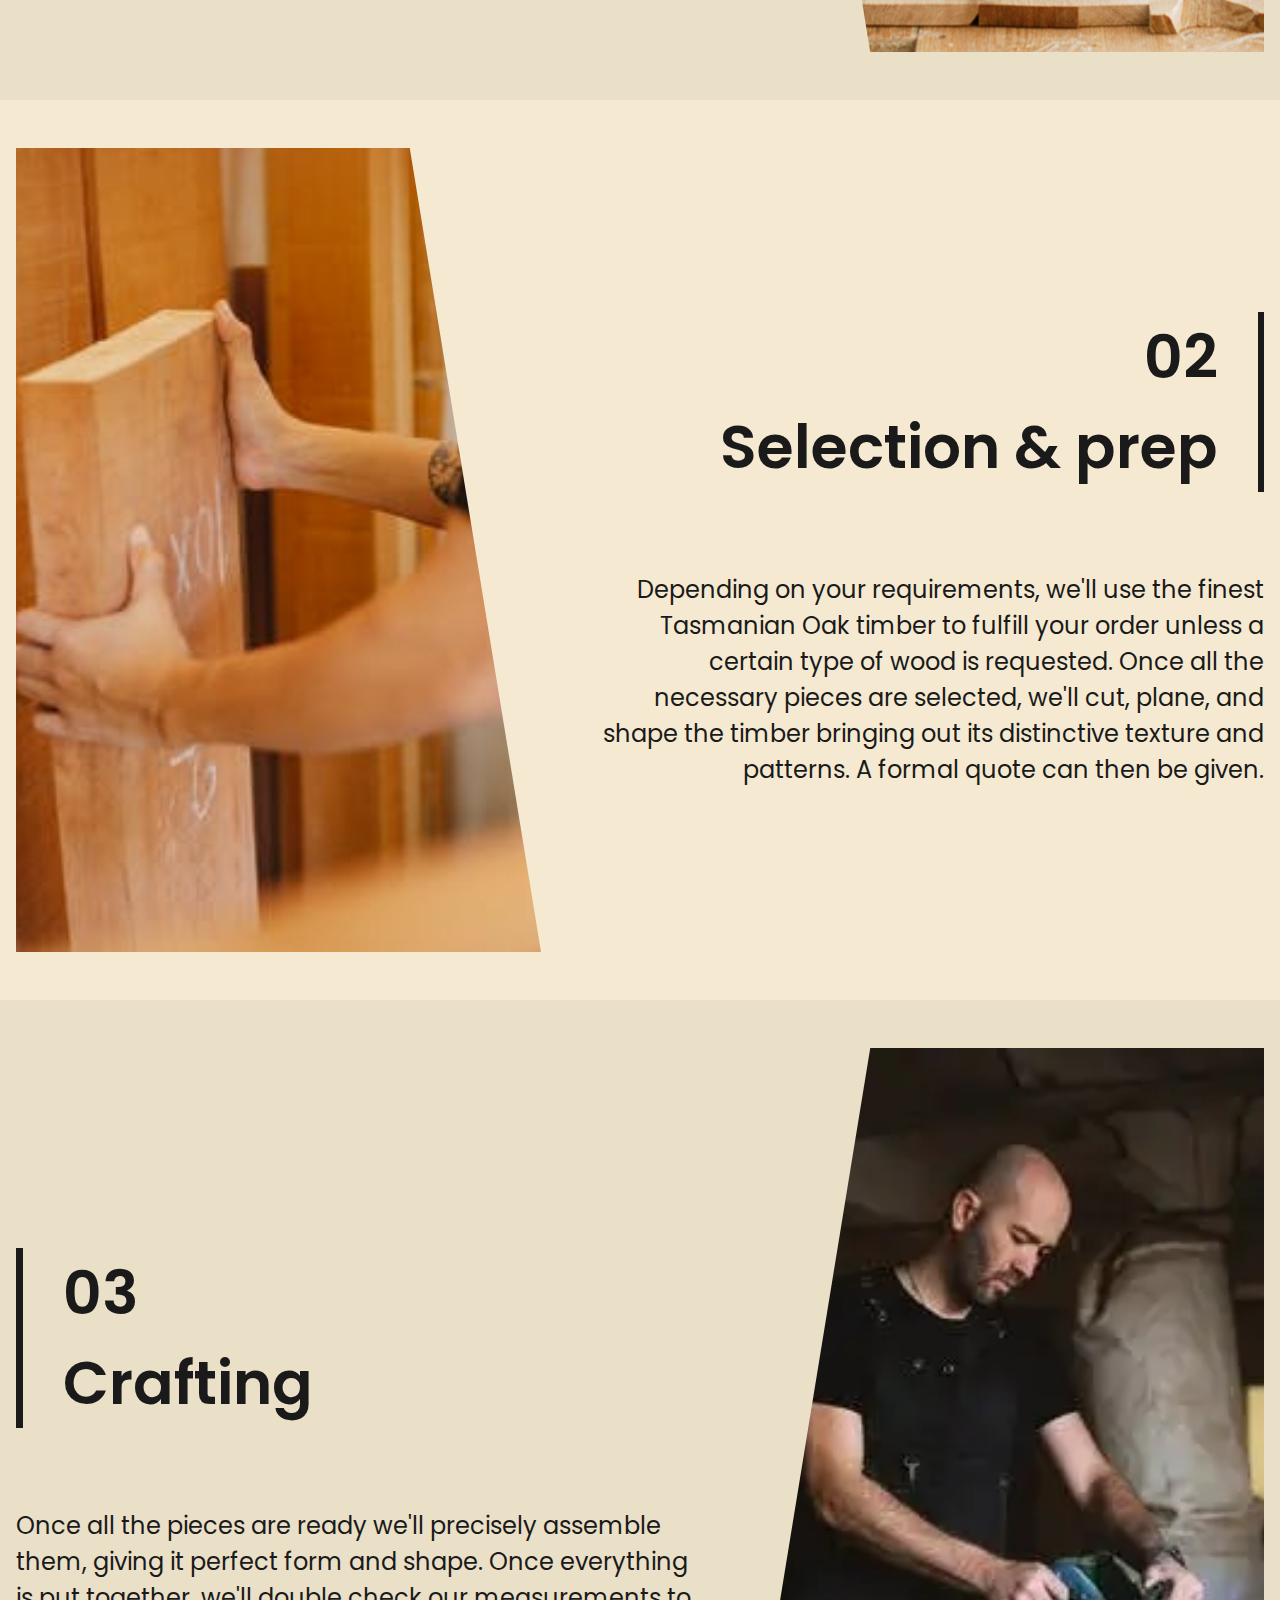
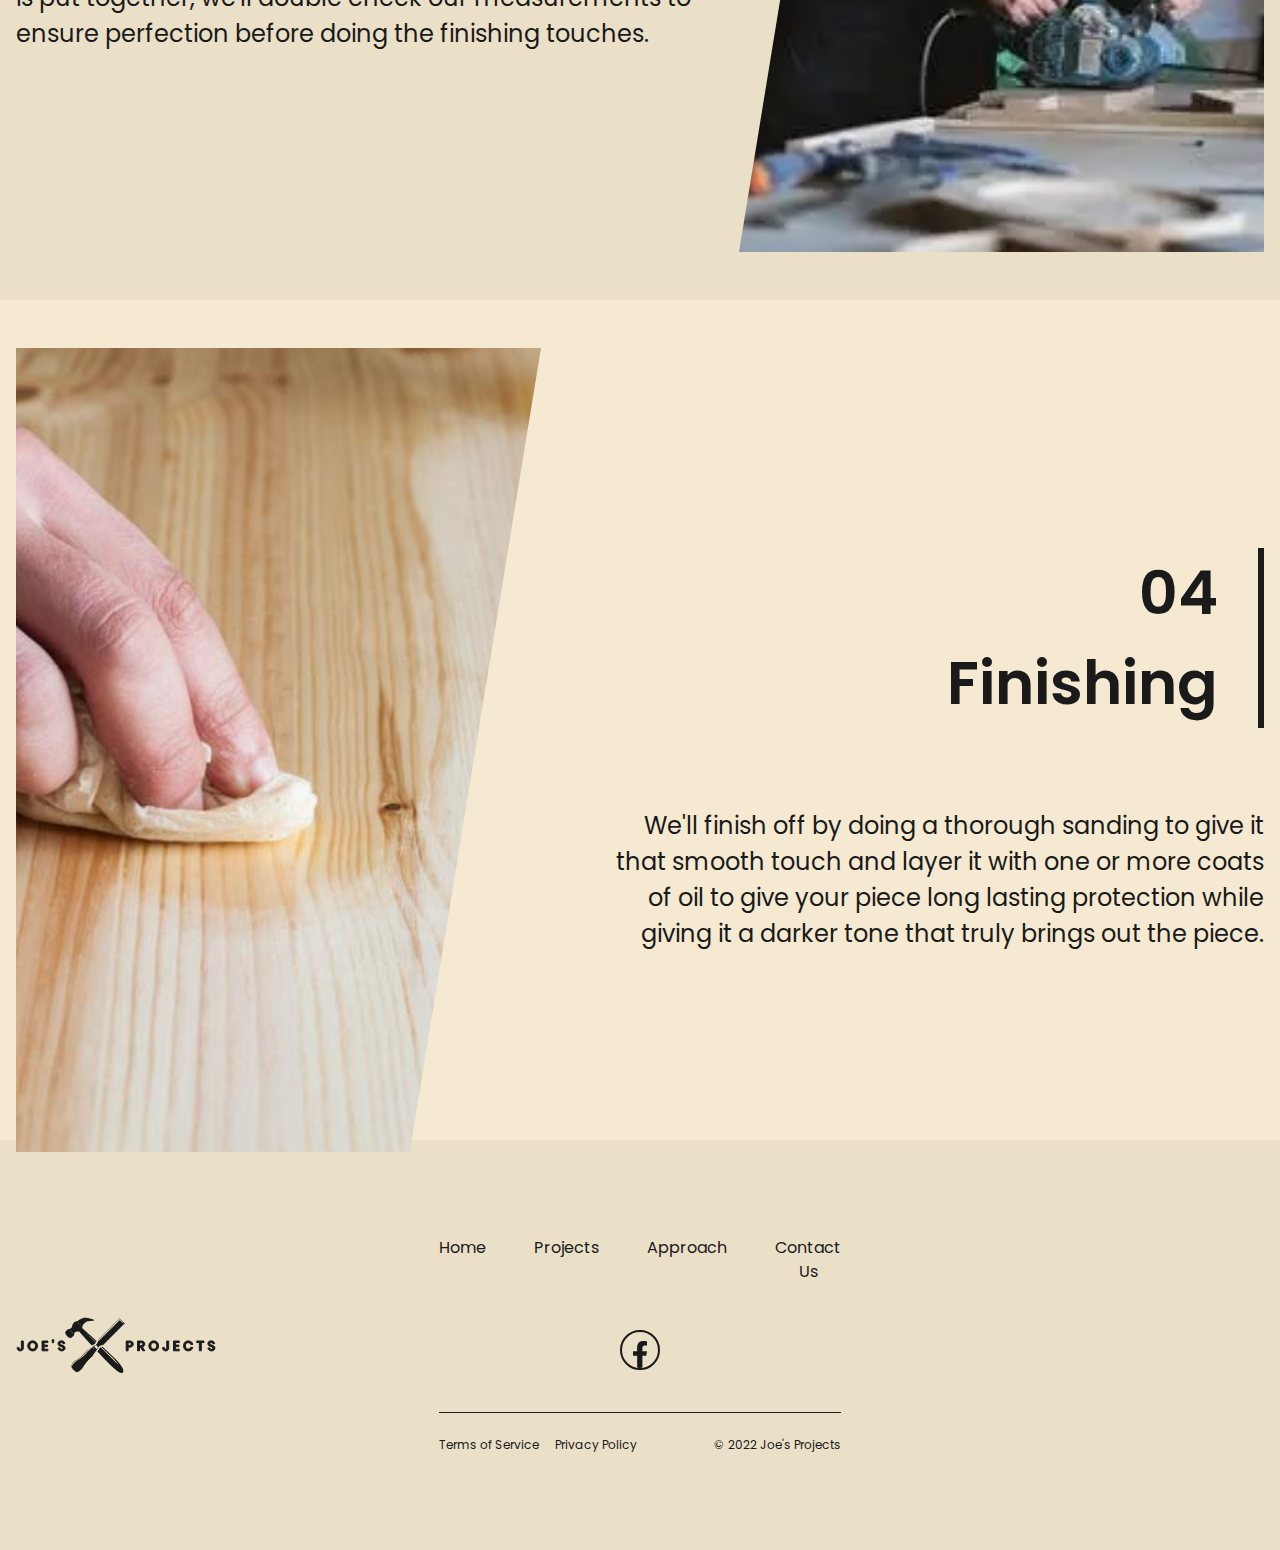
==== commit edc68476: "Added banners to projects, approach, and contact pages and change nav functionality" ====
--- a/approach.html
+++ b/approach.html
@@ -17,16 +17,16 @@
     <header class="primary-header">
         <div class="[ primary-header__container ] [ flex container ]">
             <a href="index.html">
-                <img class="logo" src="./assets/logo.svg" alt="Joe's Projects">
+                <img class="logo" src="./assets/logo-inverted.svg" alt="Joe's Projects">
             </a>
 
             <div class="nav-toggle-container">
-                <div class="nav-toggle" role="button" aria-controls="primary-navigation" aria-expanded="false" aria-pressed="false">   
+                <div class="nav-toggle inverse" role="button" aria-controls="primary-navigation" aria-expanded="false" aria-pressed="false">   
                     <span class="sr-only">Menu Toggle</span>
                 </div>
             </div>
 
-            <nav aria-label="primary navigation" data-visible="false" id="primary-navigation" class="[ primary-navigation ] [ fs-200 ]">        
+            <nav aria-label="primary navigation" data-visible="false" id="primary-navigation" class="[ primary-navigation ] [ fs-200 ]" data-inverse-state="inverse">        
                 <ul class="[ primary-navigation__list ] [ flex ]">
                     <li>
                         <a class="[ primary-navigation__links ] [ flex ]" href="index.html">Home</a>
@@ -46,9 +46,12 @@
     </header>
 
     <main id="main">
-        <header class="[ banner ] [ grid container ]">
-            <div class="[ banner__content ] [ flex ]">
-                <h1 class="banner__title">Our Approach</h1>
+        <header class="[ banner ] [ grid ]">
+            <div class="[ banner__content ]">
+                <h1 class="[ banner__title ] [ ff-serif ]">Our Approach</h1>
+            </div>
+            <div class="[ banner__img-container ] [ grid obj-fit ] [ overlay-dark ]" style="--transparency: .75">
+                <img class="banner__img" src="./assets/images/dining-table.webp" alt="Dining Table Banner Image">
             </div>
         </header>
     
--- a/styles.css
+++ b/styles.css
@@ -8,6 +8,7 @@
     --clr-dark: 0 0% 10%;
 
     --ff-sans: 'Poppins', sans-serif;
+    --ff-serif: 'Playfair Display', serif;
 
     --fs-700: 2rem;
     --fs-600: 1.75rem;
@@ -167,7 +168,7 @@
 /*
     1. General stylings
     1.1 Primary Header
-    1.2 Navigation Toggle
+    1.2 Mobile Navigation Toggle
     1.3 Primary Navigation
     1.4 Footer
     1.5 Modal
@@ -201,7 +202,7 @@
     .logo { width: 200px; }
 }
 
-/* 1.2 Navigation Toggle */
+/* 1.2 Mobile Navigation Toggle */
 .nav-toggle-container {
     display: grid;
     place-items: center end;
@@ -515,66 +516,98 @@
 .hover-state:hover::after,
 .hover-state:focus::after { transform: scale(1); }
 
-/* home page */
-
-/* banner */
+/* Banner */
 .banner {
-    align-items: center;
+    place-items: center;
     position: relative;
+    height: 740px;
+}
+
+.banner__content {
+    position: absolute;
+    z-index: 1;
+}
+
+/* TODO */
+.banner__title {
+    padding-inline-start: .375em;
+    color: hsl( var(--clr-primary) );
+    -webkit-text-stroke: 1px hsl( var(--clr-primary) );
+    font-size: clamp(40px, 10vw + 1rem, 120px);
+    font-weight: 400;
+    font-style: italic;
+    letter-spacing: .375em;
+}
+
+.banner__img-container {
+    width: 100vw;
+    height: inherit;
+}
+
+@media (min-width: 64em) {
+    .banner::before {
+        content: '';
+        position: absolute;
+        inset-block-end: -12.5%;
+        inset-inline: -10%;
+        z-index: 1;
+        height: 20%;
+        background: hsl( var(--clr-primary) );
+        filter: blur(1em)
+    }
+
+    .banner__title { letter-spacing: .6em; }
+}
+
+/* Home Page */
+/* Hero */
+.hero {
+    place-items: center;
+    position: relative;
+    inset-block-start: 3.75rem; /* Push content down (height of primary__header) to stop content overlapping */
     width: 100%;
-    height: 100vh;
-}
-
-.banner--contact { max-height: 640px; }
-
-.banner__content {
+    height: calc(100vh - 3.75rem);
+    padding-block: 1.75rem;
+}
+
+.hero__content {
     --gap: 2rem;
     flex-direction: column;
     align-items: center;
-    justify-self: center;
     text-align: center;
 }
 
-.banner__img { display: none; }
+.hero__img-container {
+    place-items: center;
+    position: relative;
+}
+
+.hero__circle { 
+    justify-self: start;
+    position: absolute;
+    z-index: -1;
+    width: 90%;
+}
 
 @media (min-width: 48em) {
-    .banner__content { width: 75%; }
-}
-
-@media (min-width: 64em) {
-    .banner--home { grid-template-columns: repeat(2, 1fr); }
-
-    .banner__content {
+    .hero__content { width: 75%; }
+}
+
+@media (min-width: 64em) {
+    .hero { grid-template-columns: repeat(2, 1fr); }
+
+    .hero__content {
         align-items: flex-start;
-        justify-self: start;
         width: 100%;
         text-align: start;
     }
-
-    .banner__title {
-        width: 100%;
-        text-align: center;
-    }
-
-    .banner__img { 
-        display: grid; 
-        justify-items: center;
-        position: relative;
-    }
-
-    .banner__img :first-child { justify-self: end; }
-
-    .banner__circle { 
-        position: absolute; 
-        z-index: -1;
-        width: 70%;
-    }
-}
-
-/* sections */
+}
+
+/* Sections */
 .section { 
     align-items: center;
     position: relative; 
+    inset-block-start: 3.75rem; /* Push content down (height of primary__header) to stop content overlapping */
 }
 
 .watermark { display: none; }
@@ -610,7 +643,7 @@
 }
 
 @media (min-width: 64em) {
-    .section__content--projects { padding-block: 15rem; }
+    .section__content--projects { padding-block: 5rem; }
 
     .section__content[data-approach-content] { 
         grid-auto-flow: column; 
@@ -763,6 +796,8 @@
     height: 72px; 
 }
 
+.section__card-text { line-height: 1.6; }
+
 @media (min-width: 45em) {
     .section__card { align-self: stretch; }
 
@@ -817,6 +852,8 @@
     width: 100px;
     aspect-ratio: 1;
 }
+
+.modal__text { line-height: 1.6; }
 
 @media (min-width: 48em) {
     .modal__content {
@@ -1247,8 +1284,6 @@
 /* typography */
 .ff-sans { font-family: var(--ff-sans); }
 .ff-serif { font-family: var(--ff-serif); }
-.ff-serif-italic { font-family: var(--ff-serif-italic); }
-.ff-script { font-family: var(--ff-script); }
 
 .fs-800 { font-size: var(--fs-800); }
 .fs-700 { font-size: var(--fs-700); }
@@ -1271,12 +1306,15 @@
 .uppercase { text-transform: uppercase; }
 
 /* decorative */
-.overlay-dark { position: relative; }
+.overlay-dark { 
+    --transparency: .3;
+    position: relative; 
+}
 .overlay-dark::after {
     content: '';
     position: absolute;
     inset: 0;
-    background-color: hsl( var(--clr-dark) / .3 );
+    background-color: hsl( var(--clr-dark) / var(--transparency) );
 }
 
 .underline {
